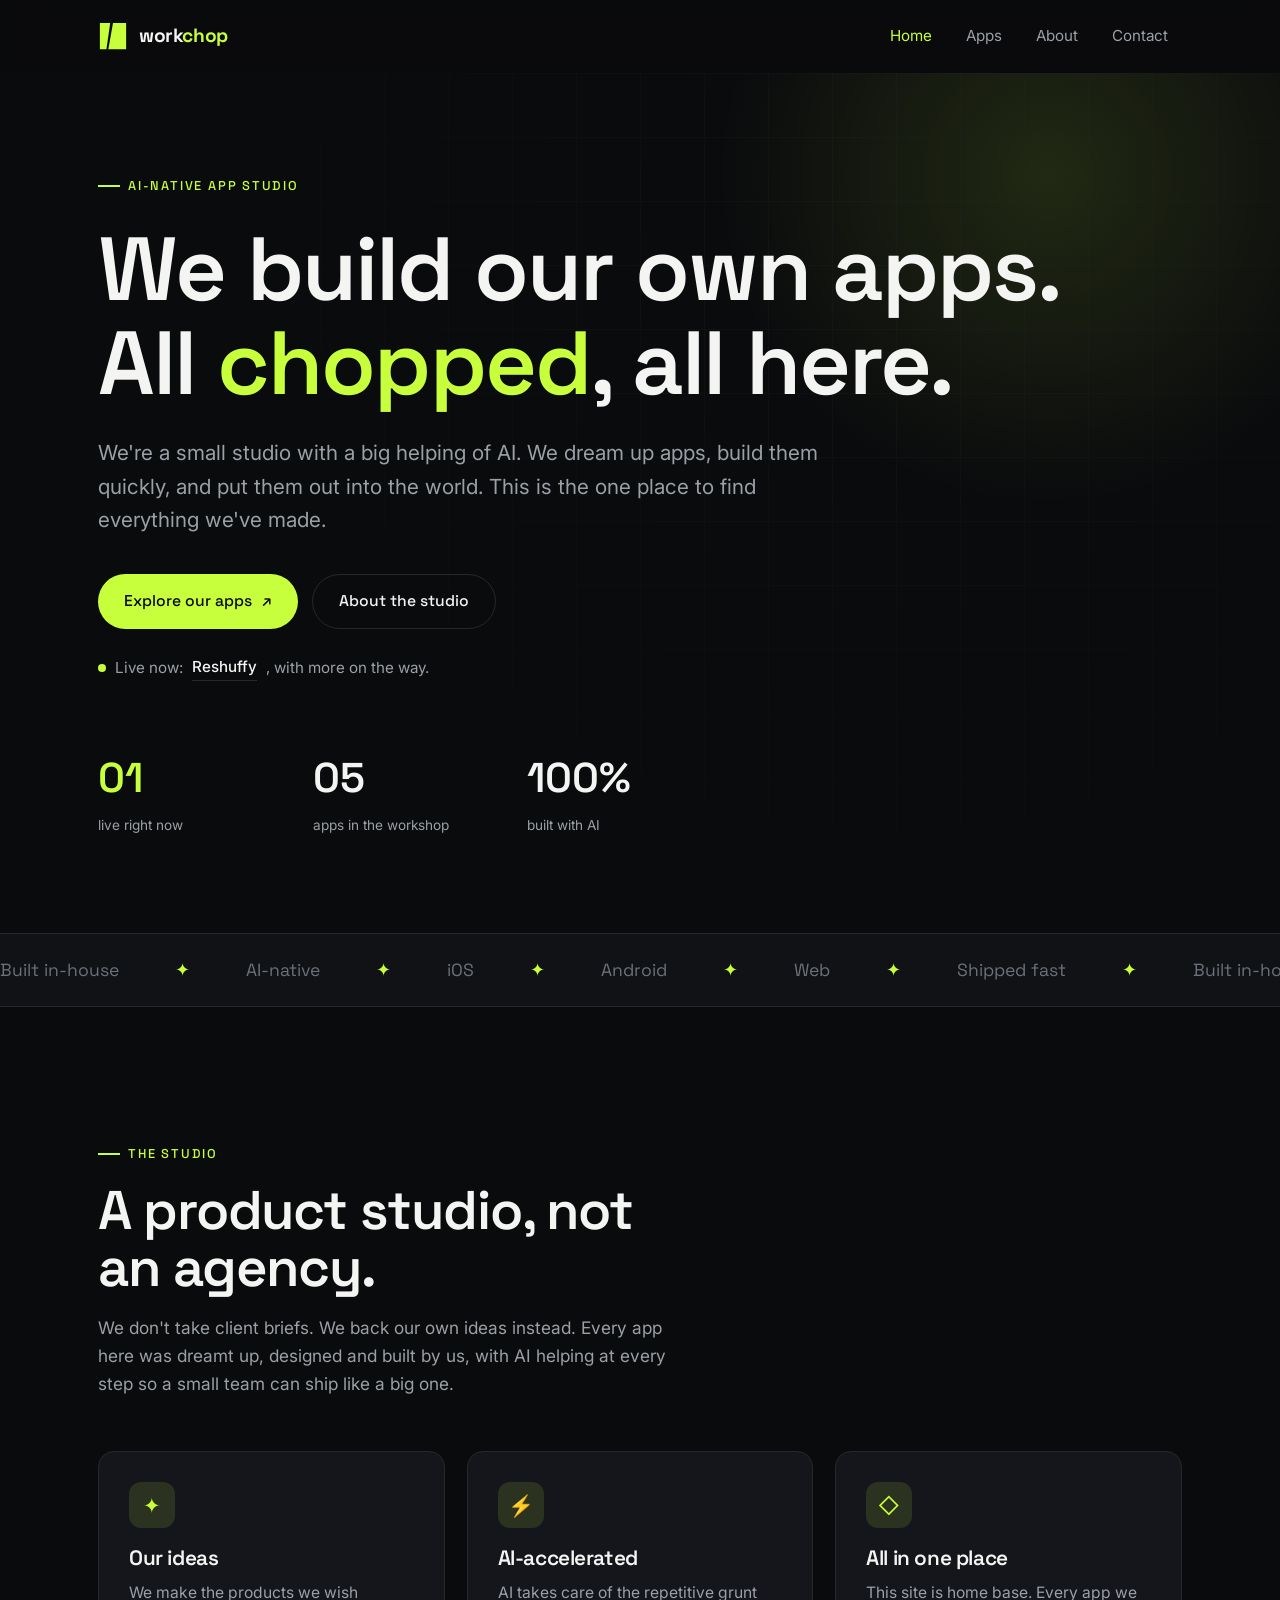
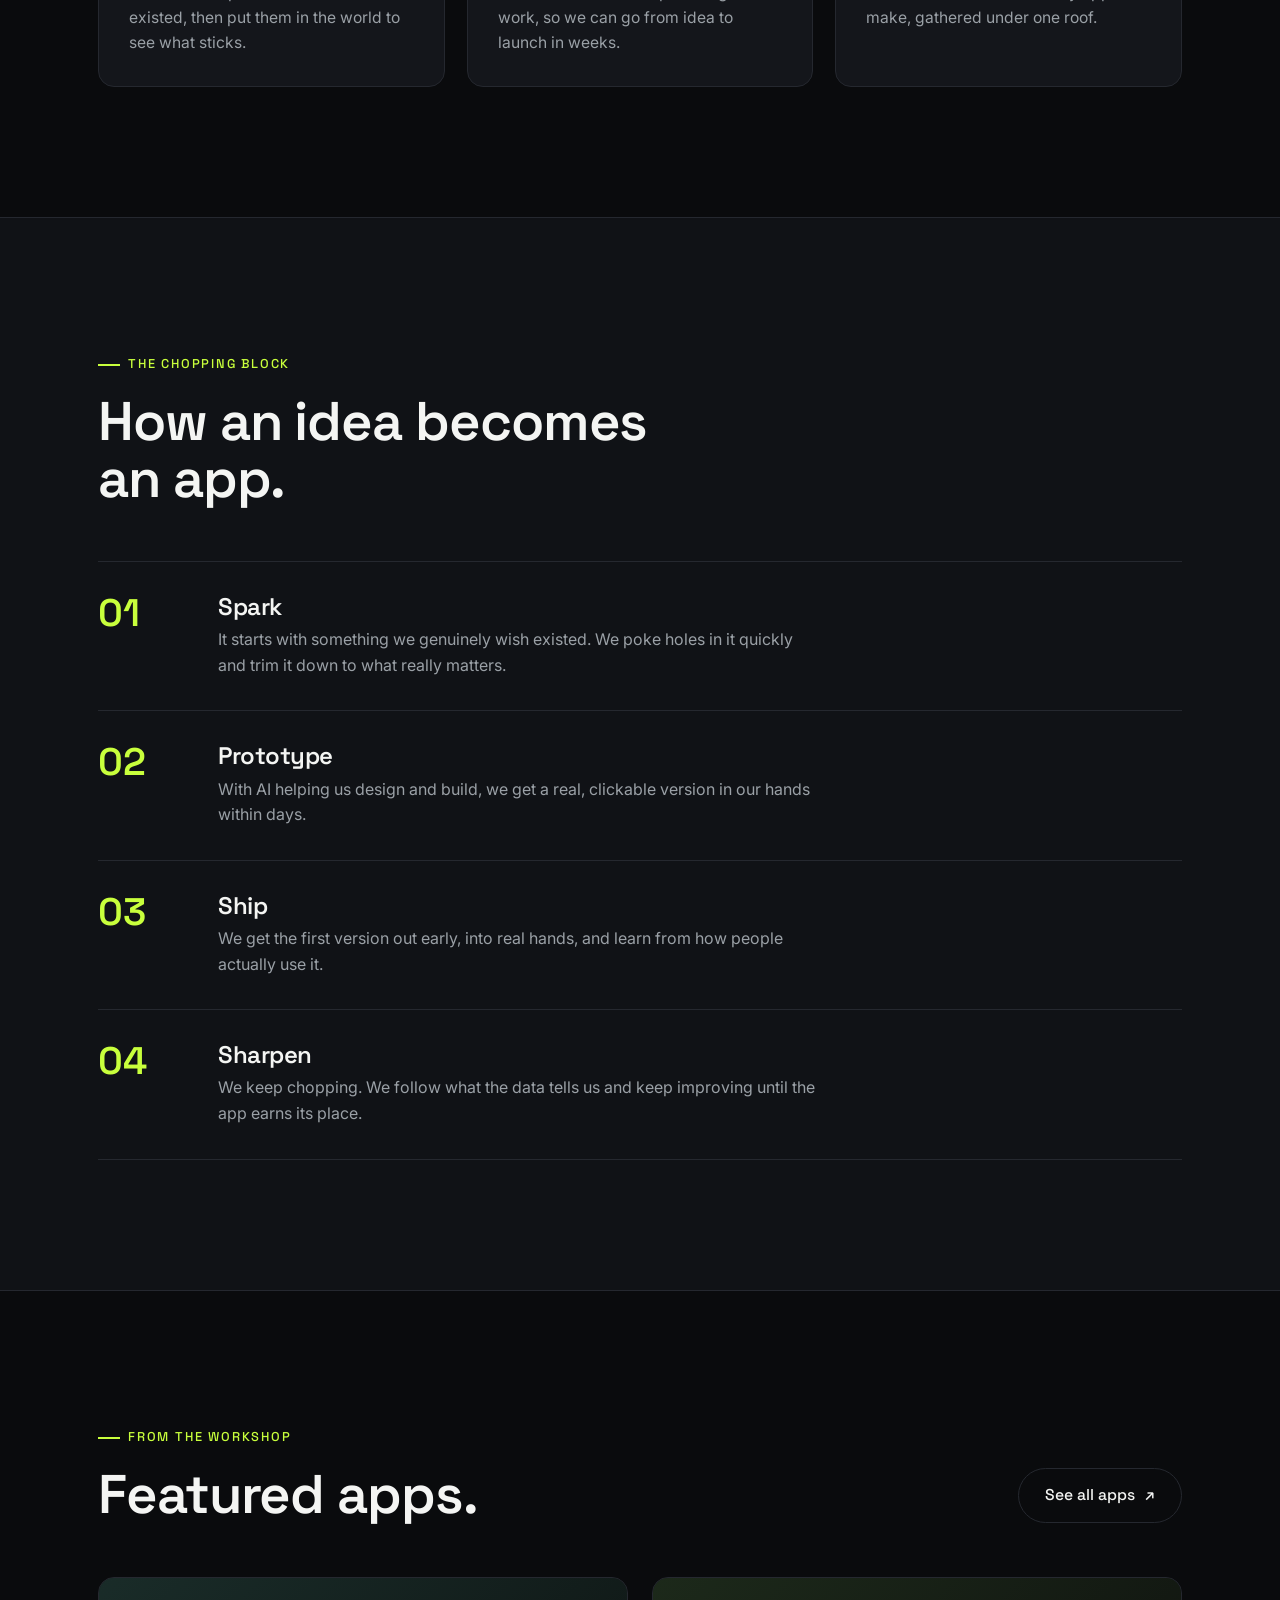
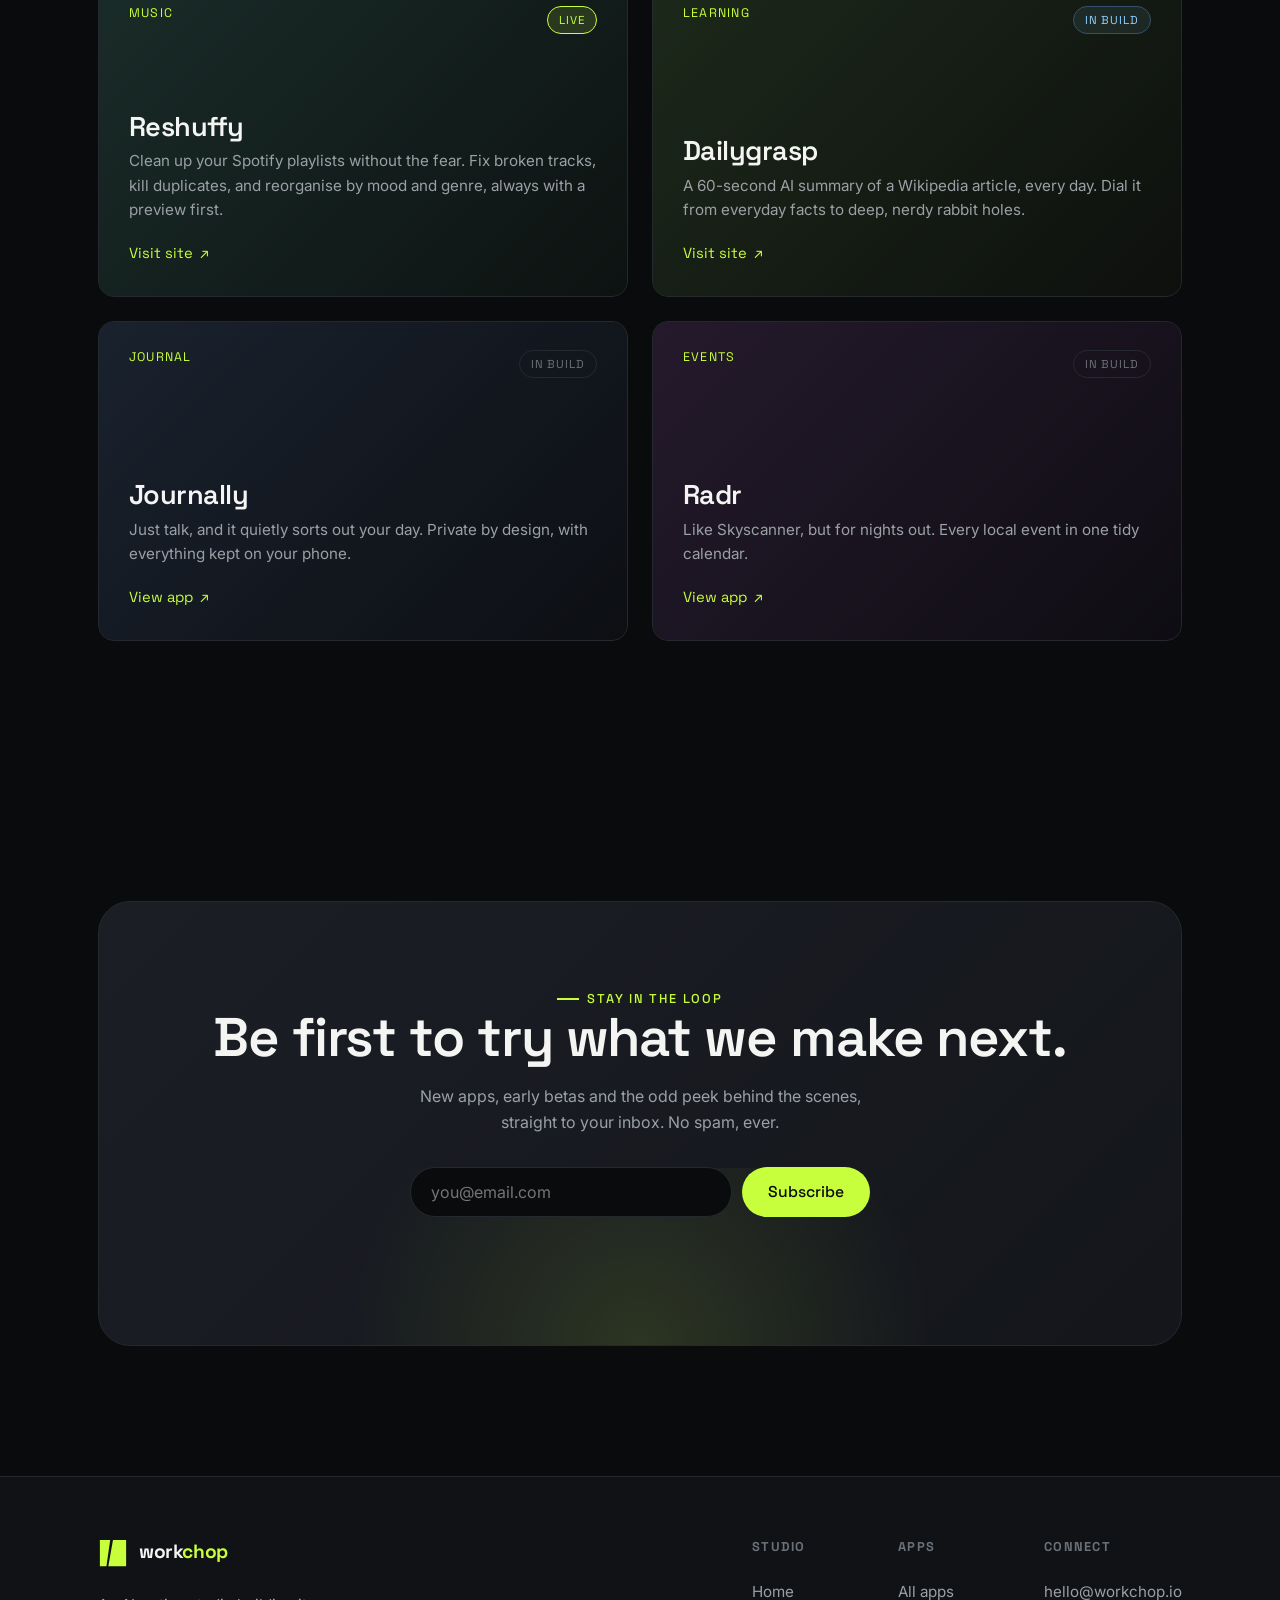
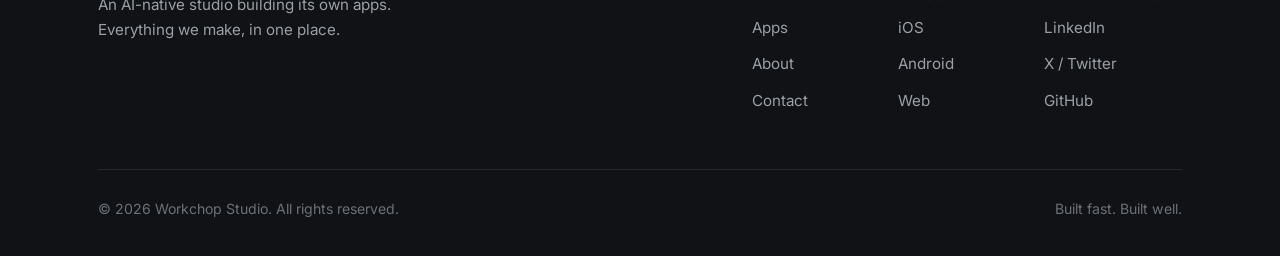
==== index.html @ 7229989d "Wire newsletter signups to Loops (both CTAs) Both newsletter boxes now POST to the Loops form endpoi" ====
<!DOCTYPE html>
<html lang="en">
<head>
  <meta charset="UTF-8" />
  <meta name="viewport" content="width=device-width, initial-scale=1.0" />
  <title>Workchop · an AI app studio</title>
  <meta name="description" content="Workchop is a small studio that builds its own apps with a lot of help from AI. This is the one place to find everything we make." />
  <link rel="canonical" href="https://workchop.io/" />
  <meta name="robots" content="index, follow" />
  <meta name="author" content="Workchop" />
  <meta name="theme-color" content="#0a0b0d" />

  <!-- Open Graph -->
  <meta property="og:type" content="website" />
  <meta property="og:site_name" content="Workchop" />
  <meta property="og:title" content="Workchop · an AI app studio" />
  <meta property="og:description" content="A small studio that builds its own apps with a lot of help from AI. Everything we make, in one place." />
  <meta property="og:url" content="https://workchop.io/" />
  <meta property="og:image" content="https://workchop.io/og-image.png" />
  <meta property="og:image:width" content="1200" />
  <meta property="og:image:height" content="630" />

  <!-- Twitter -->
  <meta name="twitter:card" content="summary_large_image" />
  <meta name="twitter:title" content="Workchop · an AI app studio" />
  <meta name="twitter:description" content="A small studio that builds its own apps with a lot of help from AI. Everything we make, in one place." />
  <meta name="twitter:image" content="https://workchop.io/og-image.png" />

  <!-- Icons -->
  <link rel="apple-touch-icon" href="/apple-touch-icon.png" />
  <link rel="manifest" href="/site.webmanifest" />

  <link rel="preconnect" href="https://fonts.googleapis.com" />
  <link rel="preconnect" href="https://fonts.gstatic.com" crossorigin />
  <link href="https://fonts.googleapis.com/css2?family=Space+Grotesk:wght@400;500;600;700&family=Inter:wght@400;500;600&display=swap" rel="stylesheet" />
  <link rel="stylesheet" href="/styles.css" />
  <link rel="icon" href="data:image/svg+xml,%3Csvg xmlns='http://www.w3.org/2000/svg' viewBox='0 0 32 32'%3E%3Cpolygon points='2,2 13,2 9,30 2,30' fill='%23c8ff3c'/%3E%3Cpolygon points='16,2 30,2 30,30 11,30' fill='%23c8ff3c'/%3E%3C/svg%3E" />
  <script type="application/ld+json">
  {
    "@context": "https://schema.org",
    "@type": "Organization",
    "name": "Workchop",
    "url": "https://workchop.io/",
    "logo": "https://workchop.io/icon-512.png",
    "image": "https://workchop.io/og-image.png",
    "description": "An AI app studio that builds its own apps.",
    "email": "hello@workchop.io",
    "sameAs": []
  }
  </script>
</head>
<body>

  <!-- NAV -->
  <header class="nav">
    <div class="wrap nav-inner">
      <a href="/" class="logo" aria-label="Workchop home">
        <span class="mark"><svg viewBox="0 0 32 32" aria-hidden="true"><polygon points="2,2 13,2 9,30 2,30"/><polygon points="16,2 30,2 30,30 11,30"/></svg></span>
        <b>work<span class="chop">chop</span></b>
      </a>
      <nav class="nav-links" aria-label="Primary">
        <a href="/" class="active">Home</a>
        <a href="/apps">Apps</a>
        <a href="/about">About</a>
        <a href="/contact">Contact</a>
      </nav>
      <button class="nav-toggle" aria-label="Toggle menu" aria-expanded="false">
        <span></span><span></span><span></span>
      </button>
    </div>
  </header>

  <!-- HERO -->
  <section class="hero">
    <div class="hero-grid"></div>
    <div class="wrap">
      <span class="eyebrow reveal">AI-native app studio</span>
      <h1 class="h-display reveal">
        We build our own apps.<br />All <span class="chopped">chopped</span>, all here.
      </h1>
      <p class="lead reveal">
        We're a small studio with a big helping of AI. We dream up apps, build them
        quickly, and put them out into the world. This is the one place to find
        everything we've made.
      </p>
      <div class="hero-actions reveal">
        <a href="/apps" class="btn btn-primary">Explore our apps <span class="arrow">↗</span></a>
        <a href="/about" class="btn btn-ghost">About the studio</a>
      </div>
      <p class="hero-live reveal">
        <span class="dot"></span>
        Live now: <a href="https://reshuffy.com" target="_blank" rel="noopener">Reshuffy</a>, with more on the way.
      </p>
      <div class="hero-stats reveal">
        <div class="stat"><div class="num accent">01</div><div class="lbl">live right now</div></div>
        <div class="stat"><div class="num">05</div><div class="lbl">apps in the workshop</div></div>
        <div class="stat"><div class="num">100%</div><div class="lbl">built with AI</div></div>
      </div>
    </div>
  </section>

  <!-- MARQUEE -->
  <div class="marquee" aria-hidden="true">
    <div class="marquee-track">
      <span>Built in-house</span><span>AI-native</span><span>iOS</span><span>Android</span><span>Web</span><span>Shipped fast</span>
      <span>Built in-house</span><span>AI-native</span><span>iOS</span><span>Android</span><span>Web</span><span>Shipped fast</span>
    </div>
  </div>

  <!-- WHO WE ARE -->
  <section class="section">
    <div class="wrap">
      <div class="section-head reveal">
        <span class="eyebrow">The studio</span>
        <h2 class="h-section">A product studio, not an agency.</h2>
        <p>We don't take client briefs. We back our own ideas instead. Every app here was dreamt up, designed and built by us, with AI helping at every step so a small team can ship like a big one.</p>
      </div>
      <div class="grid grid-3">
        <div class="card reveal">
          <div class="ico">✦</div>
          <h3>Our ideas</h3>
          <p>We make the products we wish existed, then put them in the world to see what sticks.</p>
        </div>
        <div class="card reveal">
          <div class="ico">⚡</div>
          <h3>AI-accelerated</h3>
          <p>AI takes care of the repetitive grunt work, so we can go from idea to launch in weeks.</p>
        </div>
        <div class="card reveal">
          <div class="ico">◇</div>
          <h3>All in one place</h3>
          <p>This site is home base. Every app we make, gathered under one roof.</p>
        </div>
      </div>
    </div>
  </section>

  <!-- HOW WE BUILD -->
  <section class="section" style="background:var(--bg-2);border-block:1px solid var(--border)">
    <div class="wrap">
      <div class="section-head reveal">
        <span class="eyebrow">The chopping block</span>
        <h2 class="h-section">How an idea becomes an app.</h2>
      </div>
      <div class="steps">
        <div class="step reveal">
          <div class="step-n">01</div>
          <div><h3>Spark</h3><p>It starts with something we genuinely wish existed. We poke holes in it quickly and trim it down to what really matters.</p></div>
        </div>
        <div class="step reveal">
          <div class="step-n">02</div>
          <div><h3>Prototype</h3><p>With AI helping us design and build, we get a real, clickable version in our hands within days.</p></div>
        </div>
        <div class="step reveal">
          <div class="step-n">03</div>
          <div><h3>Ship</h3><p>We get the first version out early, into real hands, and learn from how people actually use it.</p></div>
        </div>
        <div class="step reveal">
          <div class="step-n">04</div>
          <div><h3>Sharpen</h3><p>We keep chopping. We follow what the data tells us and keep improving until the app earns its place.</p></div>
        </div>
      </div>
    </div>
  </section>

  <!-- FEATURED APPS -->
  <section class="section">
    <div class="wrap">
      <div class="section-head reveal" style="display:flex;justify-content:space-between;align-items:flex-end;flex-wrap:wrap;gap:20px;max-width:none">
        <div>
          <span class="eyebrow">From the workshop</span>
          <h2 class="h-section" style="margin-top:18px">Featured apps.</h2>
        </div>
        <a href="/apps" class="btn btn-ghost">See all apps <span class="arrow">↗</span></a>
      </div>
      <div class="work-grid">
        <a href="https://reshuffy.com" target="_blank" rel="noopener" class="project p5 reveal">
          <div class="top"><span class="tag">Music</span><span class="status live">Live</span></div>
          <h3>Reshuffy</h3>
          <p>Clean up your Spotify playlists without the fear. Fix broken tracks, kill duplicates, and reorganise by mood and genre, always with a preview first.</p>
          <span class="applink">Visit site <span class="arrow">↗</span></span>
        </a>
        <a href="https://dailygrasp.app/" target="_blank" rel="noopener" class="project p1 reveal">
          <div class="top"><span class="tag">Learning</span><span class="status beta">In build</span></div>
          <h3>Dailygrasp</h3>
          <p>A 60-second AI summary of a Wikipedia article, every day. Dial it from everyday facts to deep, nerdy rabbit holes.</p>
          <span class="applink">Visit site <span class="arrow">↗</span></span>
        </a>
        <a href="/apps" class="project p2 reveal">
          <div class="top"><span class="tag">Journal</span><span class="status soon">In build</span></div>
          <h3>Journally</h3>
          <p>Just talk, and it quietly sorts out your day. Private by design, with everything kept on your phone.</p>
          <span class="applink">View app <span class="arrow">↗</span></span>
        </a>
        <a href="/apps" class="project p6 reveal">
          <div class="top"><span class="tag">Events</span><span class="status soon">In build</span></div>
          <h3>Radr</h3>
          <p>Like Skyscanner, but for nights out. Every local event in one tidy calendar.</p>
          <span class="applink">View app <span class="arrow">↗</span></span>
        </a>
      </div>
    </div>
  </section>

  <!-- CTA / NEWSLETTER -->
  <section class="section">
    <div class="wrap">
      <div class="cta reveal">
        <span class="eyebrow" style="justify-content:center">Stay in the loop</span>
        <h2 class="h-section">Be first to try what we make next.</h2>
        <p>New apps, early betas and the odd peek behind the scenes, straight to your inbox. No spam, ever.</p>
        <form class="subscribe">
          <input type="email" name="email" placeholder="you@email.com" aria-label="Email address" required />
          <button type="submit" class="btn btn-primary">Subscribe</button>
        </form>
        <p class="subscribe-status" role="status" aria-live="polite"></p>
      </div>
    </div>
  </section>

  <!-- FOOTER -->
  <footer class="footer">
    <div class="wrap">
      <div class="footer-top">
        <div class="footer-brand">
          <a href="/" class="logo"><span class="mark"><svg viewBox="0 0 32 32" aria-hidden="true"><polygon points="2,2 13,2 9,30 2,30"/><polygon points="16,2 30,2 30,30 11,30"/></svg></span><b>work<span class="chop">chop</span></b></a>
          <p>An AI-native studio building its own apps. Everything we make, in one place.</p>
        </div>
        <div class="footer-cols">
          <div class="footer-col">
            <h5>Studio</h5>
            <a href="/">Home</a>
            <a href="/apps">Apps</a>
            <a href="/about">About</a>
            <a href="/contact">Contact</a>
          </div>
          <div class="footer-col">
            <h5>Apps</h5>
            <a href="/apps">All apps</a>
            <a href="/apps">iOS</a>
            <a href="/apps">Android</a>
            <a href="/apps">Web</a>
          </div>
          <div class="footer-col">
            <h5>Connect</h5>
            <a href="mailto:hello@workchop.io">hello@workchop.io</a>
            <a href="#">LinkedIn</a>
            <a href="#">X / Twitter</a>
            <a href="#">GitHub</a>
          </div>
        </div>
      </div>
      <div class="footer-bottom">
        <span>© <span data-year>2026</span> Workchop Studio. All rights reserved.</span>
        <span>Built fast. Built well.</span>
      </div>
    </div>
  </footer>

  <script src="/script.js"></script>
</body>
</html>
---- styles.css ----
/* ============================================
   Workchop · Design System
   ============================================ */

:root {
  /* Color */
  --bg:        #0a0b0d;
  --bg-2:      #101216;
  --surface:   #14161b;
  --surface-2: #1b1e25;
  --border:    #25282f;
  --text:      #f4f5f3;
  --muted:     #9aa0a6;
  --muted-2:   #6b7178;

  /* Accent · acid lime "chop" */
  --accent:      #c8ff3c;
  --accent-dark: #a3d916;
  --accent-soft: rgba(200, 255, 60, 0.12);

  /* Type */
  --font-head: "Space Grotesk", -apple-system, BlinkMacSystemFont, sans-serif;
  --font-body: "Inter", -apple-system, BlinkMacSystemFont, sans-serif;

  /* Layout */
  --max:    1180px;
  --radius: 16px;
  --gutter: clamp(20px, 5vw, 48px);

  --ease: cubic-bezier(0.22, 1, 0.36, 1);
}

/* ============================================
   Reset
   ============================================ */
*,
*::before,
*::after { box-sizing: border-box; margin: 0; padding: 0; }

html { scroll-behavior: smooth; -webkit-text-size-adjust: 100%; }

body {
  font-family: var(--font-body);
  background: var(--bg);
  color: var(--text);
  line-height: 1.6;
  font-size: 16px;
  -webkit-font-smoothing: antialiased;
  overflow-x: hidden;
}

img { max-width: 100%; display: block; }
a { color: inherit; text-decoration: none; }
ul { list-style: none; }
button { font-family: inherit; cursor: pointer; border: none; background: none; }

/* ============================================
   Layout helpers
   ============================================ */
.wrap {
  width: 100%;
  max-width: var(--max);
  margin-inline: auto;
  padding-inline: var(--gutter);
}

.section { padding-block: clamp(64px, 11vw, 130px); }

.eyebrow {
  display: inline-flex;
  align-items: center;
  gap: 8px;
  font-family: var(--font-head);
  font-size: 0.8rem;
  font-weight: 500;
  letter-spacing: 0.14em;
  text-transform: uppercase;
  color: var(--accent);
}
.eyebrow::before {
  content: "";
  width: 22px;
  height: 2px;
  background: var(--accent);
}

h1, h2, h3, h4 { font-family: var(--font-head); font-weight: 600; line-height: 1.05; letter-spacing: -0.02em; }

.h-display { font-size: clamp(2.6rem, 8vw, 5.6rem); }
.h-section { font-size: clamp(2rem, 5vw, 3.4rem); }

.lead { font-size: clamp(1.05rem, 2vw, 1.3rem); color: var(--muted); max-width: 56ch; }

.accent { color: var(--accent); }

/* ============================================
   Buttons
   ============================================ */
.btn {
  display: inline-flex;
  align-items: center;
  gap: 10px;
  font-family: var(--font-head);
  font-weight: 500;
  font-size: 0.98rem;
  padding: 14px 26px;
  border-radius: 999px;
  transition: transform 0.25s var(--ease), background 0.25s var(--ease), color 0.25s var(--ease);
  white-space: nowrap;
}
.btn-primary { background: var(--accent); color: #0a0b0d; }
.btn-primary:hover { transform: translateY(-2px); background: #d6ff6b; }
.btn-ghost { border: 1px solid var(--border); color: var(--text); }
.btn-ghost:hover { border-color: var(--accent); color: var(--accent); transform: translateY(-2px); }
.btn .arrow { transition: transform 0.25s var(--ease); }
.btn:hover .arrow { transform: translate(3px, -3px); }

/* ============================================
   Logo / chop mark
   ============================================ */
.logo { display: inline-flex; align-items: center; gap: 11px; font-family: var(--font-head); font-weight: 700; font-size: 1.2rem; letter-spacing: -0.02em; }
.logo .mark { width: 30px; height: 30px; flex: none; display: block; }
.logo .mark svg { width: 100%; height: 100%; display: block; }
.logo .mark polygon { fill: var(--accent); }
.logo b { font-weight: 700; }
.logo b .chop { color: var(--accent); }

/* ============================================
   Nav
   ============================================ */
.nav {
  position: sticky;
  top: 0;
  z-index: 100;
  background: rgba(10, 11, 13, 0.7);
  backdrop-filter: blur(14px);
  border-bottom: 1px solid transparent;
  transition: border-color 0.3s, background 0.3s;
}
.nav.scrolled { border-color: var(--border); background: rgba(10, 11, 13, 0.88); }
.nav-inner {
  display: flex;
  align-items: center;
  justify-content: space-between;
  height: 72px;
}
.nav-links { display: flex; align-items: center; gap: 6px; }
.nav-links a {
  font-size: 0.95rem;
  color: var(--muted);
  padding: 8px 14px;
  border-radius: 8px;
  transition: color 0.2s, background 0.2s;
}
.nav-links a:hover { color: var(--text); }
.nav-links a.active { color: var(--accent); }
.nav-cta { margin-left: 10px; }

.nav-toggle { display: none; width: 42px; height: 42px; border-radius: 10px; border: 1px solid var(--border); flex-direction: column; align-items: center; justify-content: center; gap: 5px; }
.nav-toggle span { width: 18px; height: 2px; background: var(--text); transition: transform 0.3s var(--ease), opacity 0.2s; }
.nav-toggle.open span:nth-child(1) { transform: translateY(7px) rotate(45deg); }
.nav-toggle.open span:nth-child(2) { opacity: 0; }
.nav-toggle.open span:nth-child(3) { transform: translateY(-7px) rotate(-45deg); }

/* ============================================
   Hero
   ============================================ */
.hero { position: relative; padding-top: clamp(48px, 9vw, 96px); padding-bottom: clamp(48px, 9vw, 96px); overflow: hidden; }
.hero::before {
  content: "";
  position: absolute;
  top: -30%; right: -10%;
  width: 60vw; height: 60vw;
  max-width: 720px; max-height: 720px;
  background: radial-gradient(circle, var(--accent-soft), transparent 65%);
  pointer-events: none;
  z-index: 0;
}
.hero-grid { position: absolute; inset: 0; background-image: linear-gradient(var(--border) 1px, transparent 1px), linear-gradient(90deg, var(--border) 1px, transparent 1px); background-size: 64px 64px; opacity: 0.25; mask-image: radial-gradient(circle at 70% 20%, black, transparent 70%); z-index: 0; }
.hero .wrap { position: relative; z-index: 1; }
.hero h1 { margin-top: 26px; }
.hero h1 .chopped { position: relative; display: inline-block; color: var(--accent); }
.hero .lead { margin-top: 26px; }
.hero-actions { margin-top: 38px; display: flex; flex-wrap: wrap; gap: 14px; }
.hero-stats { margin-top: 64px; display: grid; grid-template-columns: repeat(3, 1fr); gap: 24px; max-width: 620px; }
.hero-stats .stat .num { font-family: var(--font-head); font-size: clamp(1.8rem, 4vw, 2.6rem); font-weight: 600; }
.hero-stats .stat .lbl { font-size: 0.85rem; color: var(--muted); margin-top: 4px; }

/* Hero "live now" proof line */
.hero-live { margin-top: 26px; display: inline-flex; align-items: center; gap: 9px; font-size: 0.95rem; color: var(--muted); }
.hero-live .dot { width: 8px; height: 8px; border-radius: 50%; background: var(--accent); flex: none; animation: pulse 2.2s infinite; }
.hero-live a { color: var(--text); font-weight: 500; border-bottom: 1px solid var(--border); transition: color 0.2s, border-color 0.2s; }
.hero-live a:hover { color: var(--accent); border-color: var(--accent); }
@keyframes pulse {
  0%   { box-shadow: 0 0 0 0 rgba(200, 255, 60, 0.5); }
  70%  { box-shadow: 0 0 0 9px rgba(200, 255, 60, 0); }
  100% { box-shadow: 0 0 0 0 rgba(200, 255, 60, 0); }
}

/* ============================================
   Marquee
   ============================================ */
.marquee { border-block: 1px solid var(--border); background: var(--bg-2); overflow: hidden; padding-block: 22px; }
.marquee-track { display: flex; gap: 56px; width: max-content; animation: scroll 28s linear infinite; }
.marquee-track span { font-family: var(--font-head); font-size: 1.1rem; color: var(--muted-2); display: inline-flex; align-items: center; gap: 56px; white-space: nowrap; }
.marquee-track span::after { content: "✦"; color: var(--accent); }
@keyframes scroll { to { transform: translateX(-50%); } }

/* ============================================
   Cards / services
   ============================================ */
.grid { display: grid; gap: 22px; }
.grid-3 { grid-template-columns: repeat(3, 1fr); }
.grid-2 { grid-template-columns: repeat(2, 1fr); }

.card {
  background: var(--surface);
  border: 1px solid var(--border);
  border-radius: var(--radius);
  padding: 30px;
  transition: transform 0.3s var(--ease), border-color 0.3s, background 0.3s;
}
.card:hover { transform: translateY(-4px); border-color: var(--accent); }
.card .ico { width: 46px; height: 46px; border-radius: 12px; background: var(--accent-soft); color: var(--accent); display: grid; place-items: center; font-size: 1.3rem; margin-bottom: 20px; }
.card h3 { font-size: 1.3rem; margin-bottom: 10px; }
.card p { color: var(--muted); font-size: 0.98rem; }
.card .num-tag { font-family: var(--font-head); font-size: 0.85rem; color: var(--muted-2); margin-bottom: 14px; }

.section-head { max-width: 60ch; margin-bottom: 54px; }
.section-head .h-section { margin-top: 18px; }
.section-head p { margin-top: 18px; color: var(--muted); font-size: 1.08rem; }

/* ============================================
   Process steps
   ============================================ */
.steps { display: grid; gap: 0; }
.step { display: grid; grid-template-columns: 90px 1fr; gap: 30px; padding-block: 32px; border-top: 1px solid var(--border); align-items: start; }
.step:last-child { border-bottom: 1px solid var(--border); }
.step .step-n { font-family: var(--font-head); font-size: 2.4rem; font-weight: 600; color: var(--accent); line-height: 1; }
.step h3 { font-size: 1.5rem; margin-bottom: 8px; }
.step p { color: var(--muted); max-width: 60ch; }

/* ============================================
   Work / projects
   ============================================ */
.work-grid { display: grid; grid-template-columns: repeat(2, 1fr); gap: 24px; }
.project {
  position: relative;
  border-radius: var(--radius);
  overflow: hidden;
  border: 1px solid var(--border);
  min-height: 320px;
  display: flex;
  flex-direction: column;
  justify-content: flex-end;
  padding: 30px;
  background: var(--surface);
  transition: transform 0.35s var(--ease), border-color 0.3s;
}
.project::before { content: ""; position: absolute; inset: 0; opacity: 0.9; z-index: 0; transition: transform 0.5s var(--ease); }
.project:hover { transform: translateY(-5px); border-color: var(--accent); }
.project:hover::before { transform: scale(1.05); }
.project.p1::before { background: linear-gradient(135deg, #1d2b1a, #0d0f0c); }
.project.p2::before { background: linear-gradient(135deg, #1a2330, #0c0e12); }
.project.p3::before { background: linear-gradient(135deg, #2a1d2e, #100c12); }
.project.p4::before { background: linear-gradient(135deg, #2e261a, #120f0c); }
.project.p5::before { background: linear-gradient(135deg, #1a2e2a, #0c1210); }
.project.p6::before { background: linear-gradient(135deg, #261a2e, #0e0c12); }
.project > * { position: relative; z-index: 1; }
.project .tag { font-family: var(--font-head); font-size: 0.78rem; letter-spacing: 0.1em; text-transform: uppercase; color: var(--accent); margin-bottom: 12px; }
.project h3 { font-size: 1.7rem; margin-bottom: 8px; }
.project p { color: var(--muted); font-size: 0.95rem; }
.project .meta { display: flex; gap: 8px; flex-wrap: wrap; margin-top: 18px; }
.project .meta span { font-size: 0.78rem; padding: 4px 11px; border: 1px solid var(--border); border-radius: 999px; color: var(--muted); }

/* ============================================
   About
   ============================================ */
.split { display: grid; grid-template-columns: 1fr 1fr; gap: clamp(30px, 6vw, 80px); align-items: center; }
.values { display: grid; gap: 14px; margin-top: 30px; }
.value { display: flex; gap: 16px; align-items: flex-start; padding: 18px; border: 1px solid var(--border); border-radius: 12px; background: var(--surface); }
.value .v-ico { color: var(--accent); font-size: 1.2rem; flex: none; }
.value h4 { font-size: 1.05rem; margin-bottom: 3px; }
.value p { color: var(--muted); font-size: 0.92rem; }

.team-grid { display: grid; grid-template-columns: repeat(3, 1fr); gap: 22px; }
.member { text-align: center; }
.member .avatar { width: 100%; aspect-ratio: 1; border-radius: var(--radius); background: linear-gradient(145deg, var(--surface-2), var(--surface)); border: 1px solid var(--border); display: grid; place-items: center; font-family: var(--font-head); font-size: 2.6rem; color: var(--accent); margin-bottom: 16px; }
.member h4 { font-size: 1.15rem; }
.member span { color: var(--muted); font-size: 0.9rem; }

/* ============================================
   Contact
   ============================================ */
.contact-grid { display: grid; grid-template-columns: 0.85fr 1.15fr; gap: clamp(30px, 6vw, 70px); }
.contact-info .channel { padding-block: 22px; border-top: 1px solid var(--border); }
.contact-info .channel:last-child { border-bottom: 1px solid var(--border); }
.contact-info .channel .lbl { font-size: 0.8rem; letter-spacing: 0.1em; text-transform: uppercase; color: var(--muted-2); margin-bottom: 6px; }
.contact-info .channel a, .contact-info .channel p { font-family: var(--font-head); font-size: 1.2rem; }
.contact-info .channel a:hover { color: var(--accent); }

.form { background: var(--surface); border: 1px solid var(--border); border-radius: var(--radius); padding: clamp(24px, 4vw, 40px); }
.field { margin-bottom: 22px; }
.field label { display: block; font-size: 0.85rem; color: var(--muted); margin-bottom: 8px; font-family: var(--font-head); letter-spacing: 0.03em; }
.field input, .field textarea, .field select {
  width: 100%;
  background: var(--bg);
  border: 1px solid var(--border);
  border-radius: 10px;
  padding: 14px 16px;
  color: var(--text);
  font-family: inherit;
  font-size: 1rem;
  transition: border-color 0.2s;
}
.field input:focus, .field textarea:focus, .field select:focus { outline: none; border-color: var(--accent); }
.field textarea { resize: vertical; min-height: 130px; }
.chips { display: flex; flex-wrap: wrap; gap: 10px; }
.chip { font-size: 0.9rem; padding: 9px 16px; border: 1px solid var(--border); border-radius: 999px; color: var(--muted); cursor: pointer; transition: all 0.2s; user-select: none; }
.chip:hover { border-color: var(--accent); color: var(--text); }
.chip.selected { background: var(--accent-soft); border-color: var(--accent); color: var(--accent); }
.form-note { font-size: 0.85rem; color: var(--muted-2); margin-top: 14px; }
.form-status { font-size: 0.92rem; margin-top: 14px; min-height: 1.2em; }
.form-status.ok { color: var(--accent); }
.form-status.err { color: #ff7a7a; }
.subscribe-status { font-size: 0.9rem; margin-top: 14px; min-height: 1.1em; }
.subscribe-status.ok { color: var(--accent); }
.subscribe-status.err { color: #ff7a7a; }

/* ============================================
   CTA band
   ============================================ */
.cta {
  position: relative;
  border-radius: clamp(20px, 4vw, 32px);
  background: linear-gradient(135deg, var(--surface-2), var(--surface));
  border: 1px solid var(--border);
  padding: clamp(40px, 8vw, 80px);
  overflow: hidden;
  text-align: center;
}
.cta::before { content: ""; position: absolute; bottom: -40%; left: 50%; transform: translateX(-50%); width: 70%; height: 80%; background: radial-gradient(circle, var(--accent-soft), transparent 70%); }
.cta > * { position: relative; }
.cta h2 { margin-bottom: 18px; }
.cta p { color: var(--muted); max-width: 50ch; margin: 0 auto 32px; }

/* ============================================
   Footer
   ============================================ */
.footer { border-top: 1px solid var(--border); background: var(--bg-2); padding-block: 60px 36px; }
.footer-top { display: flex; flex-wrap: wrap; justify-content: space-between; gap: 40px; margin-bottom: 50px; }
.footer-brand { max-width: 300px; }
.footer-brand p { color: var(--muted); font-size: 0.95rem; margin-top: 18px; }
.footer-cols { display: flex; gap: clamp(40px, 8vw, 90px); flex-wrap: wrap; }
.footer-col h5 { font-family: var(--font-head); font-size: 0.8rem; letter-spacing: 0.1em; text-transform: uppercase; color: var(--muted-2); margin-bottom: 16px; }
.footer-col a { display: block; color: var(--muted); font-size: 0.95rem; padding-block: 6px; transition: color 0.2s; }
.footer-col a:hover { color: var(--accent); }
.footer-bottom { display: flex; flex-wrap: wrap; justify-content: space-between; gap: 16px; padding-top: 28px; border-top: 1px solid var(--border); color: var(--muted-2); font-size: 0.88rem; }

/* ============================================
   Page header (sub pages)
   ============================================ */
.page-head { position: relative; padding-block: clamp(56px, 10vw, 110px) clamp(40px, 6vw, 64px); overflow: hidden; }
.page-head::before { content: ""; position: absolute; top: -40%; left: -5%; width: 50vw; height: 50vw; max-width: 600px; max-height: 600px; background: radial-gradient(circle, var(--accent-soft), transparent 65%); z-index: 0; }
.page-head .wrap { position: relative; z-index: 1; }
.page-head h1 { margin-top: 22px; font-size: clamp(2.4rem, 7vw, 4.4rem); }
.page-head .lead { margin-top: 22px; }

/* ============================================
   Reveal animation
   ============================================ */
.reveal { opacity: 0; transform: translateY(24px); transition: opacity 0.7s var(--ease), transform 0.7s var(--ease); }
.reveal.in { opacity: 1; transform: none; }

/* ============================================
   App cards (Work / Apps)
   ============================================ */
.project .top { position: absolute; top: 26px; left: 30px; right: 30px; z-index: 2; display: flex; align-items: center; justify-content: space-between; gap: 12px; }
.status { font-family: var(--font-head); font-size: 0.72rem; letter-spacing: 0.08em; text-transform: uppercase; padding: 4px 11px; border-radius: 999px; border: 1px solid var(--border); color: var(--muted); white-space: nowrap; }
.status.live { color: var(--accent); border-color: var(--accent); background: var(--accent-soft); }
.status.beta { color: #8fd0ff; border-color: #34516a; background: rgba(143,208,255,0.08); }
.status.soon { color: var(--muted-2); }
.project .applink { margin-top: 20px; display: inline-flex; align-items: center; gap: 7px; font-family: var(--font-head); font-size: 0.92rem; color: var(--accent); }
.project .applink .arrow { transition: transform 0.25s var(--ease); }
.project:hover .applink .arrow { transform: translate(3px, -3px); }
.project[hidden] { display: none !important; }

/* Filter bar */
.filters { display: flex; flex-wrap: wrap; gap: 10px; margin-bottom: 36px; }

/* Newsletter */
.subscribe { display: flex; gap: 10px; max-width: 460px; margin: 0 auto; }
.subscribe input { flex: 1; min-width: 0; background: var(--bg); border: 1px solid var(--border); border-radius: 999px; padding: 14px 20px; color: var(--text); font-family: inherit; font-size: 1rem; transition: border-color 0.2s; }
.subscribe input:focus { outline: none; border-color: var(--accent); }
.subscribe .form-note { margin-top: 0; }
@media (max-width: 480px) { .subscribe { flex-direction: column; } .subscribe .btn { justify-content: center; } }

/* ============================================
   Responsive
   ============================================ */
@media (max-width: 900px) {
  .grid-3, .team-grid { grid-template-columns: repeat(2, 1fr); }
  .work-grid { grid-template-columns: 1fr; }
  .split, .contact-grid { grid-template-columns: 1fr; }
  .contact-info { order: 2; }
}

@media (max-width: 720px) {
  /* Opaque header bar that paints ABOVE the panel, so the menu
     slides out from behind it instead of over the top. */
  .nav::before {
    content: "";
    position: absolute;
    inset: 0;
    background: var(--bg);
    z-index: 1;
  }
  .logo, .nav-toggle { position: relative; z-index: 2; }

  .nav-links {
    position: fixed;
    inset: 72px 0 auto 0;
    z-index: 0; /* behind the bar (.nav::before) so it emerges from underneath */
    flex-direction: column;
    align-items: stretch;
    gap: 4px;
    background: var(--bg-2);
    border-bottom: 1px solid var(--border);
    padding: 16px var(--gutter) 24px;
    transform: translateY(-100%);
    visibility: hidden;
    pointer-events: none;
    transition: transform 0.4s var(--ease), visibility 0s 0.4s;
  }
  .nav-links.open {
    transform: none;
    visibility: visible;
    pointer-events: auto;
    transition: transform 0.4s var(--ease), visibility 0s 0s;
  }
  .nav-links a { padding: 14px; font-size: 1.05rem; border-radius: 10px; }
  .nav-links a:hover { background: var(--surface); }
  .nav-cta { margin-left: 0; margin-top: 8px; justify-content: center; }
  .nav-toggle { display: flex; }
}

@media (max-width: 560px) {
  .grid-3, .team-grid, .grid-2 { grid-template-columns: 1fr; }
  .hero-stats { grid-template-columns: 1fr; gap: 18px; max-width: none; }
  .step { grid-template-columns: 1fr; gap: 8px; }
  .footer-top { flex-direction: column; }
}

@media (prefers-reduced-motion: reduce) {
  *, *::before, *::after { animation-duration: 0.01ms !important; transition-duration: 0.01ms !important; scroll-behavior: auto; }
  .reveal { opacity: 1; transform: none; }
}
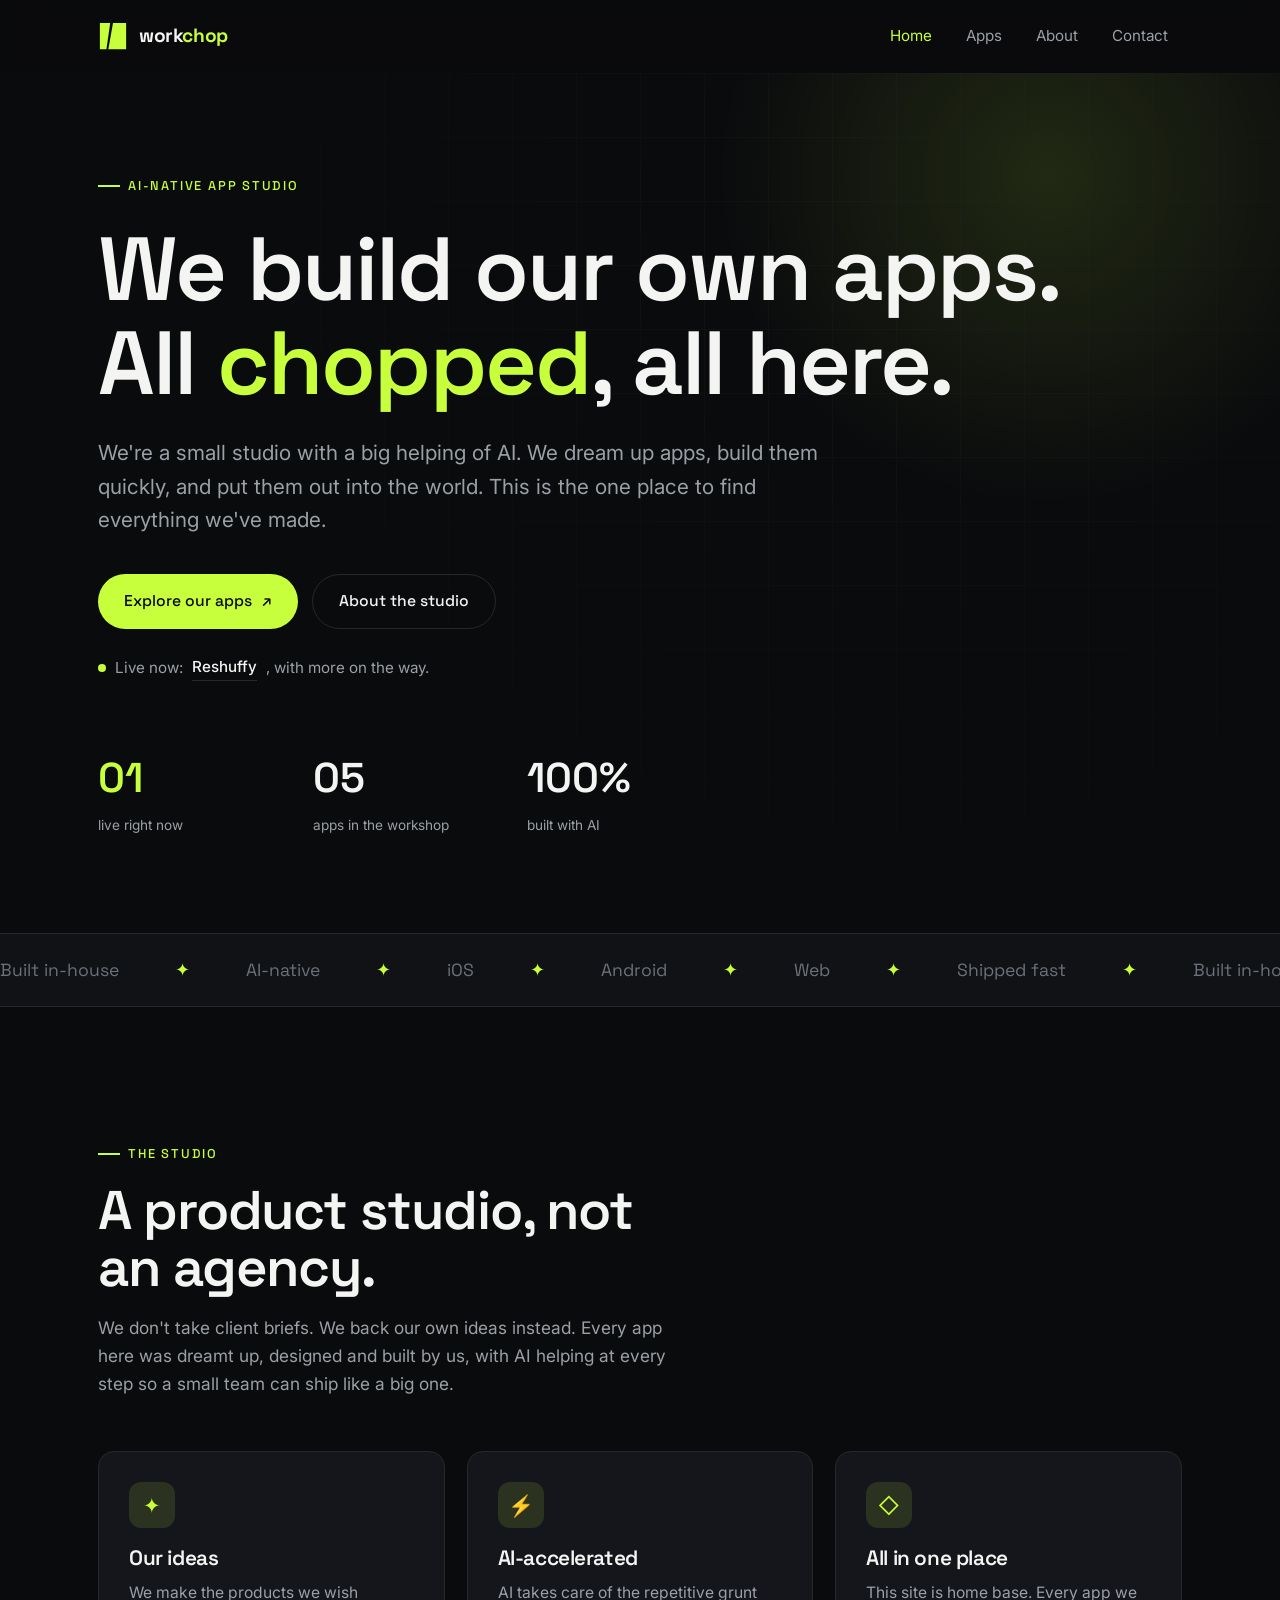
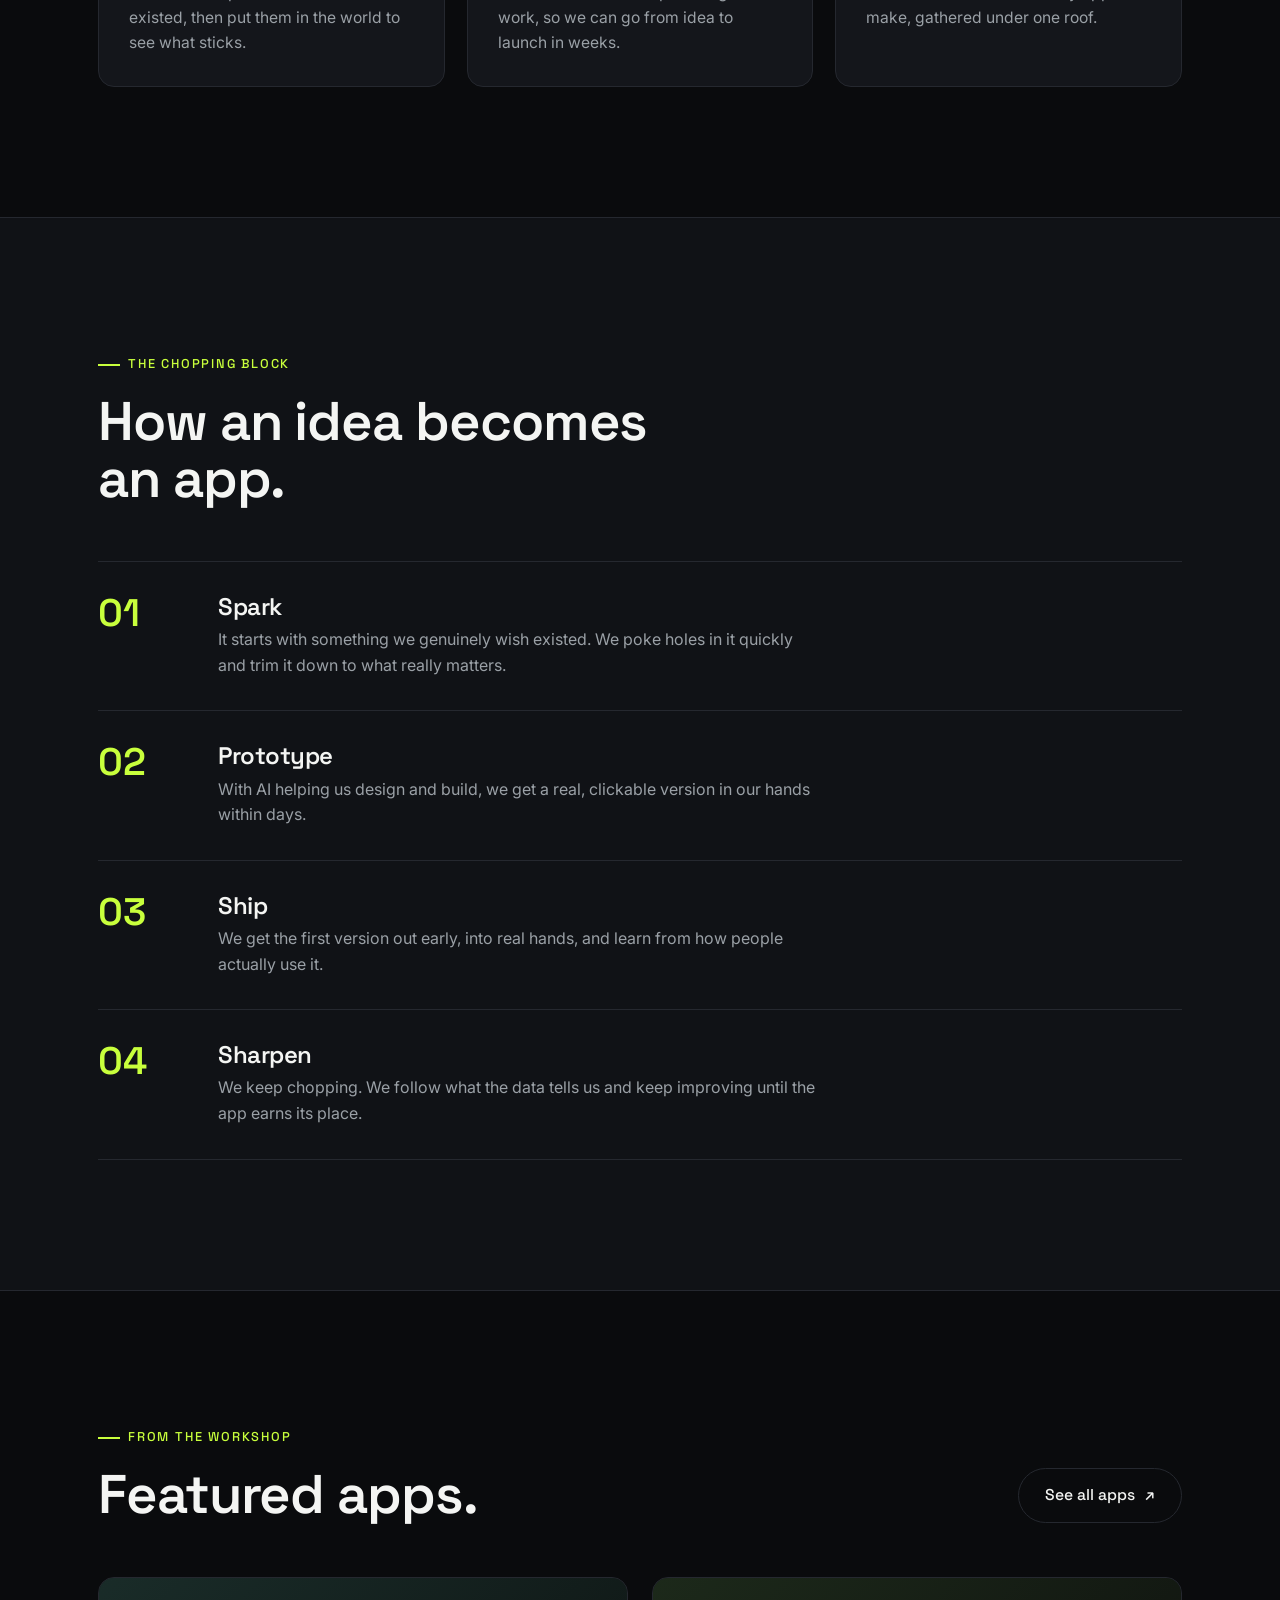
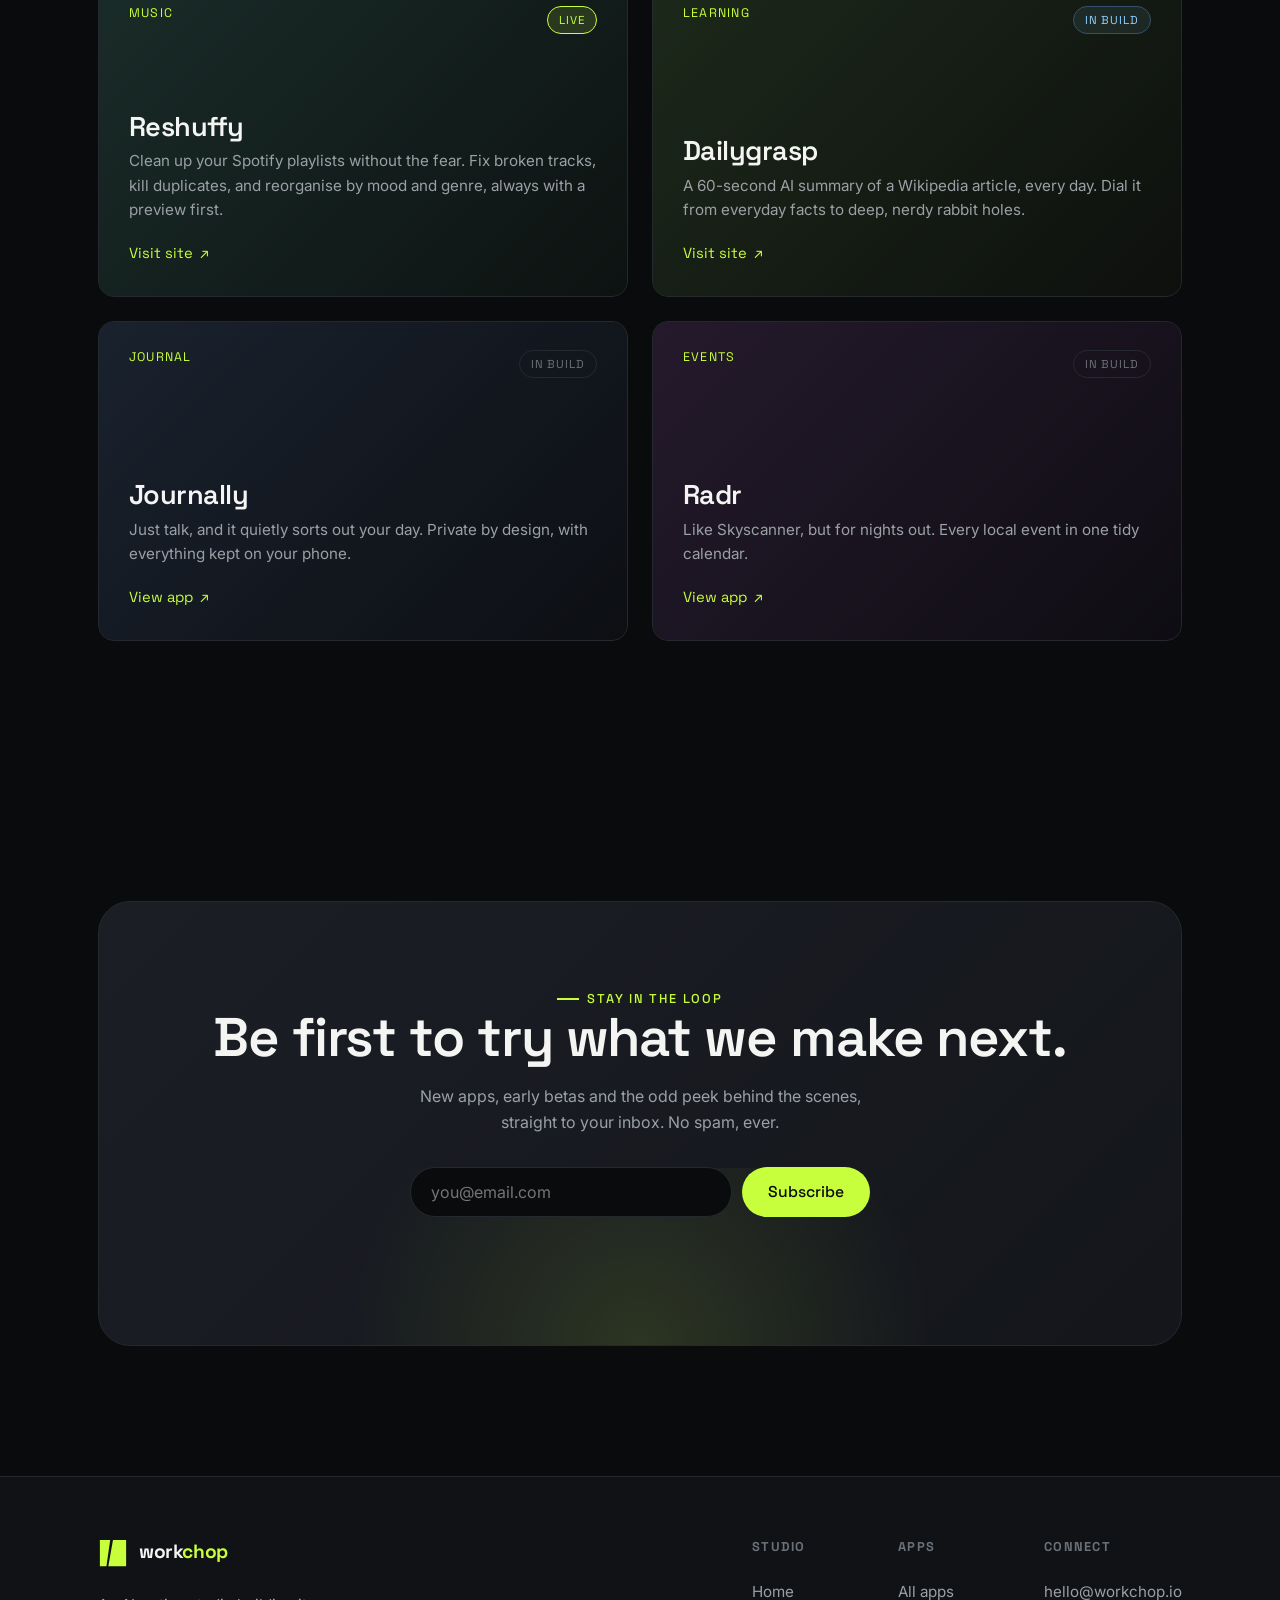
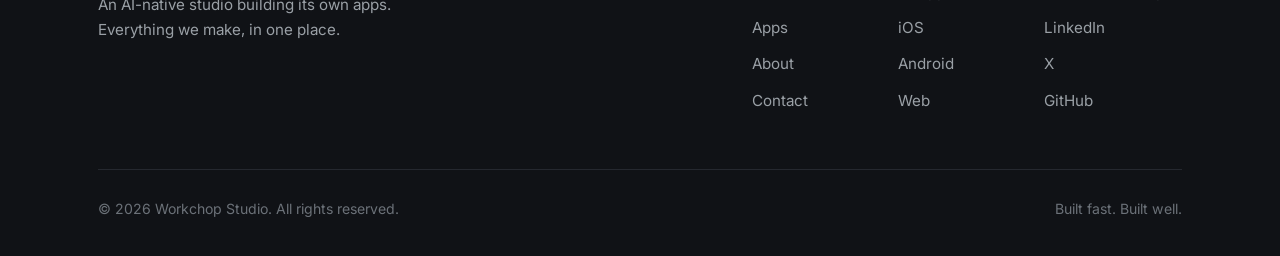
==== commit 6b6e027e: "Add real social links (LinkedIn, X, GitHub) to footers + sameAs Co-Authored-By: Claude Opus 4.8 <nor" ====
--- a/index.html
+++ b/index.html
@@ -45,7 +45,11 @@
     "image": "https://workchop.io/og-image.png",
     "description": "An AI app studio that builds its own apps.",
     "email": "hello@workchop.io",
-    "sameAs": []
+    "sameAs": [
+      "https://www.linkedin.com/company/workchop-io/",
+      "https://x.com/workchopstudio",
+      "https://github.com/workchop-io"
+    ]
   }
   </script>
 </head>
@@ -244,9 +248,9 @@
           <div class="footer-col">
             <h5>Connect</h5>
             <a href="mailto:hello@workchop.io">hello@workchop.io</a>
-            <a href="#">LinkedIn</a>
-            <a href="#">X / Twitter</a>
-            <a href="#">GitHub</a>
+            <a href="https://www.linkedin.com/company/workchop-io/" target="_blank" rel="noopener">LinkedIn</a>
+            <a href="https://x.com/workchopstudio" target="_blank" rel="noopener">X</a>
+            <a href="https://github.com/workchop-io" target="_blank" rel="noopener">GitHub</a>
           </div>
         </div>
       </div>
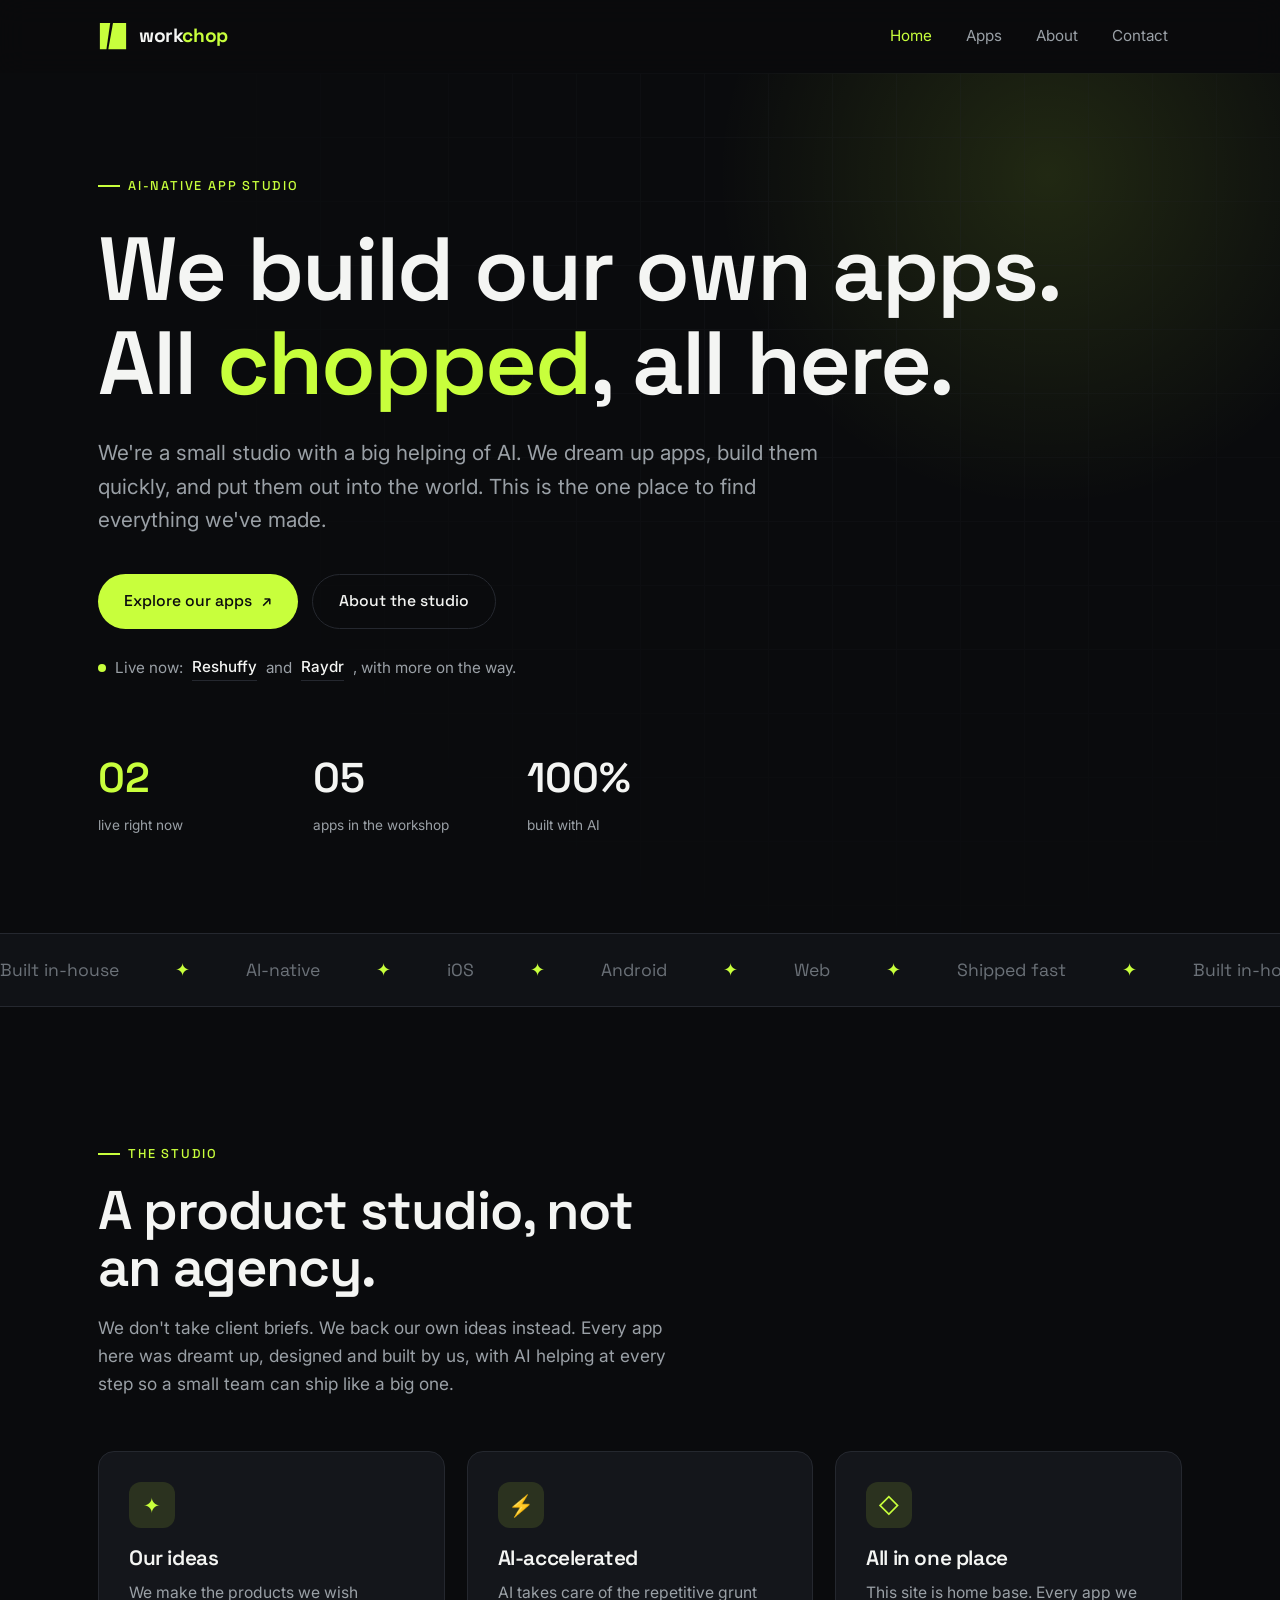
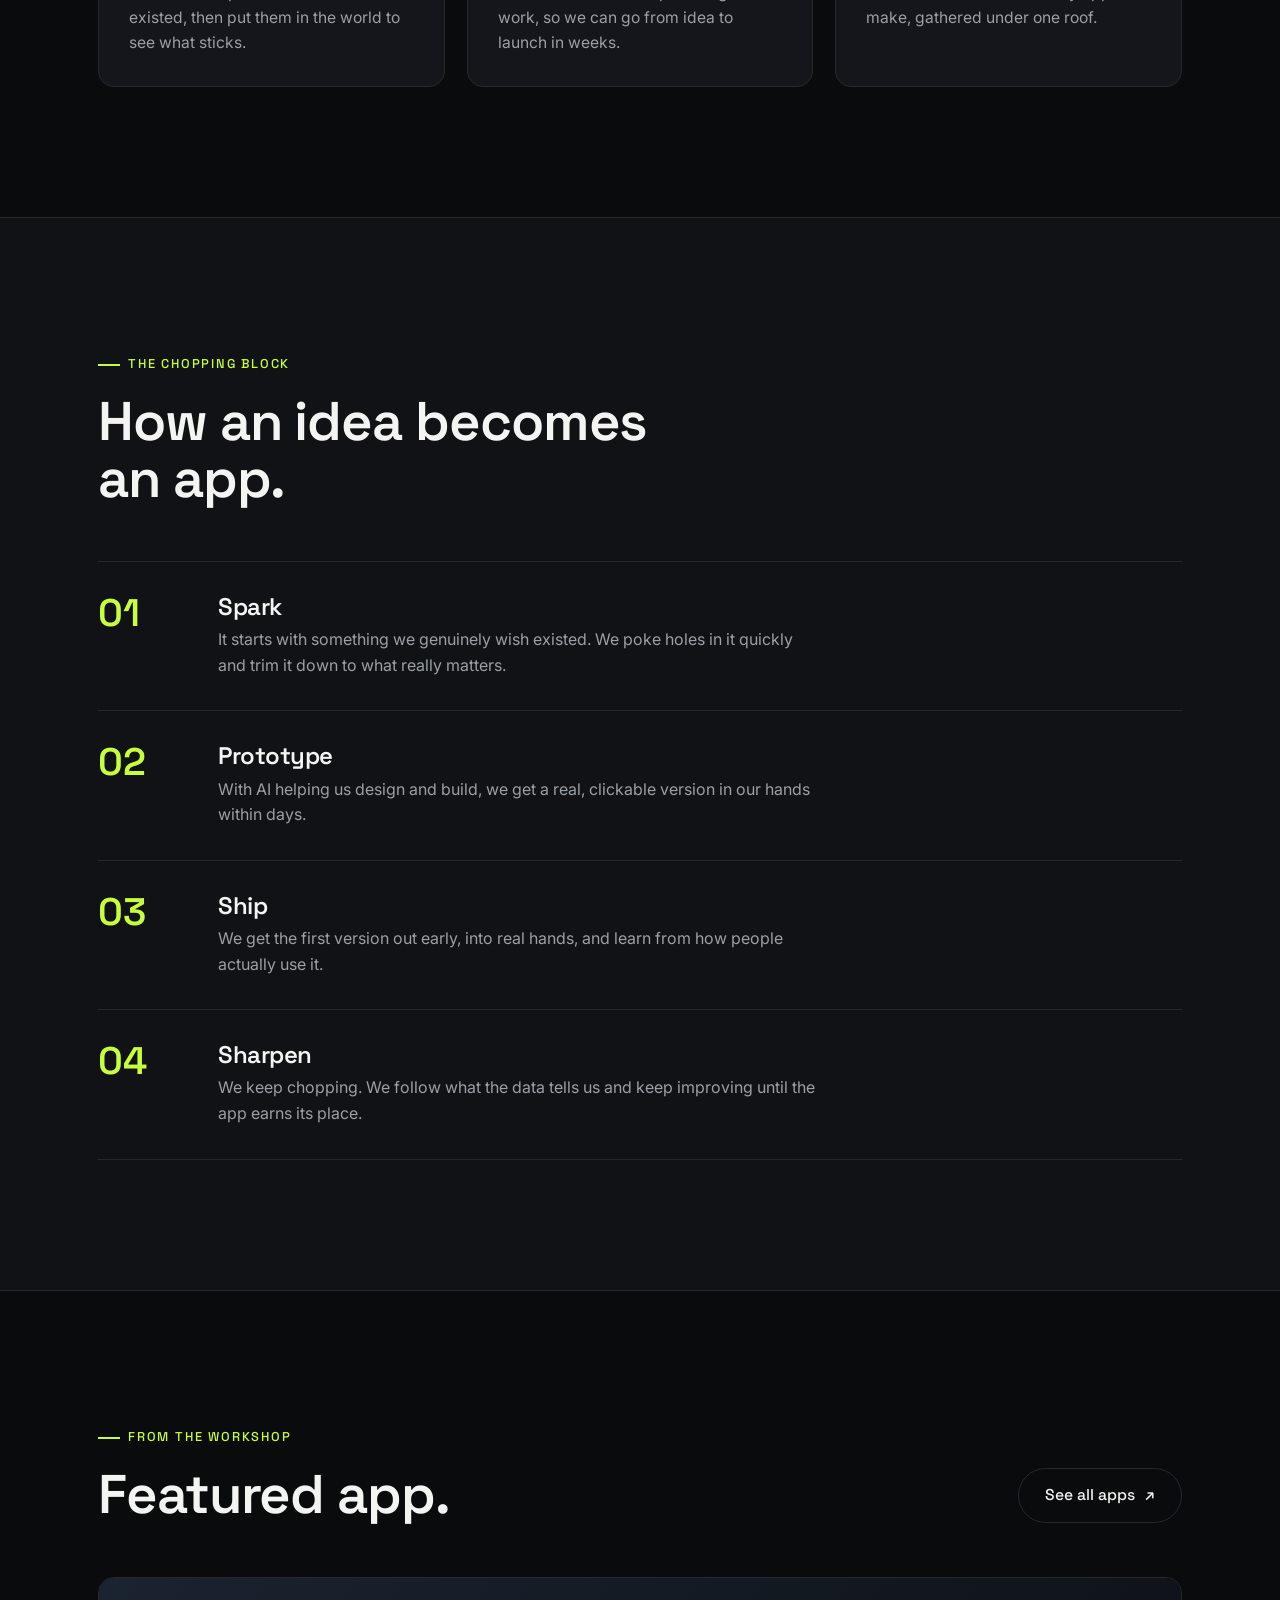
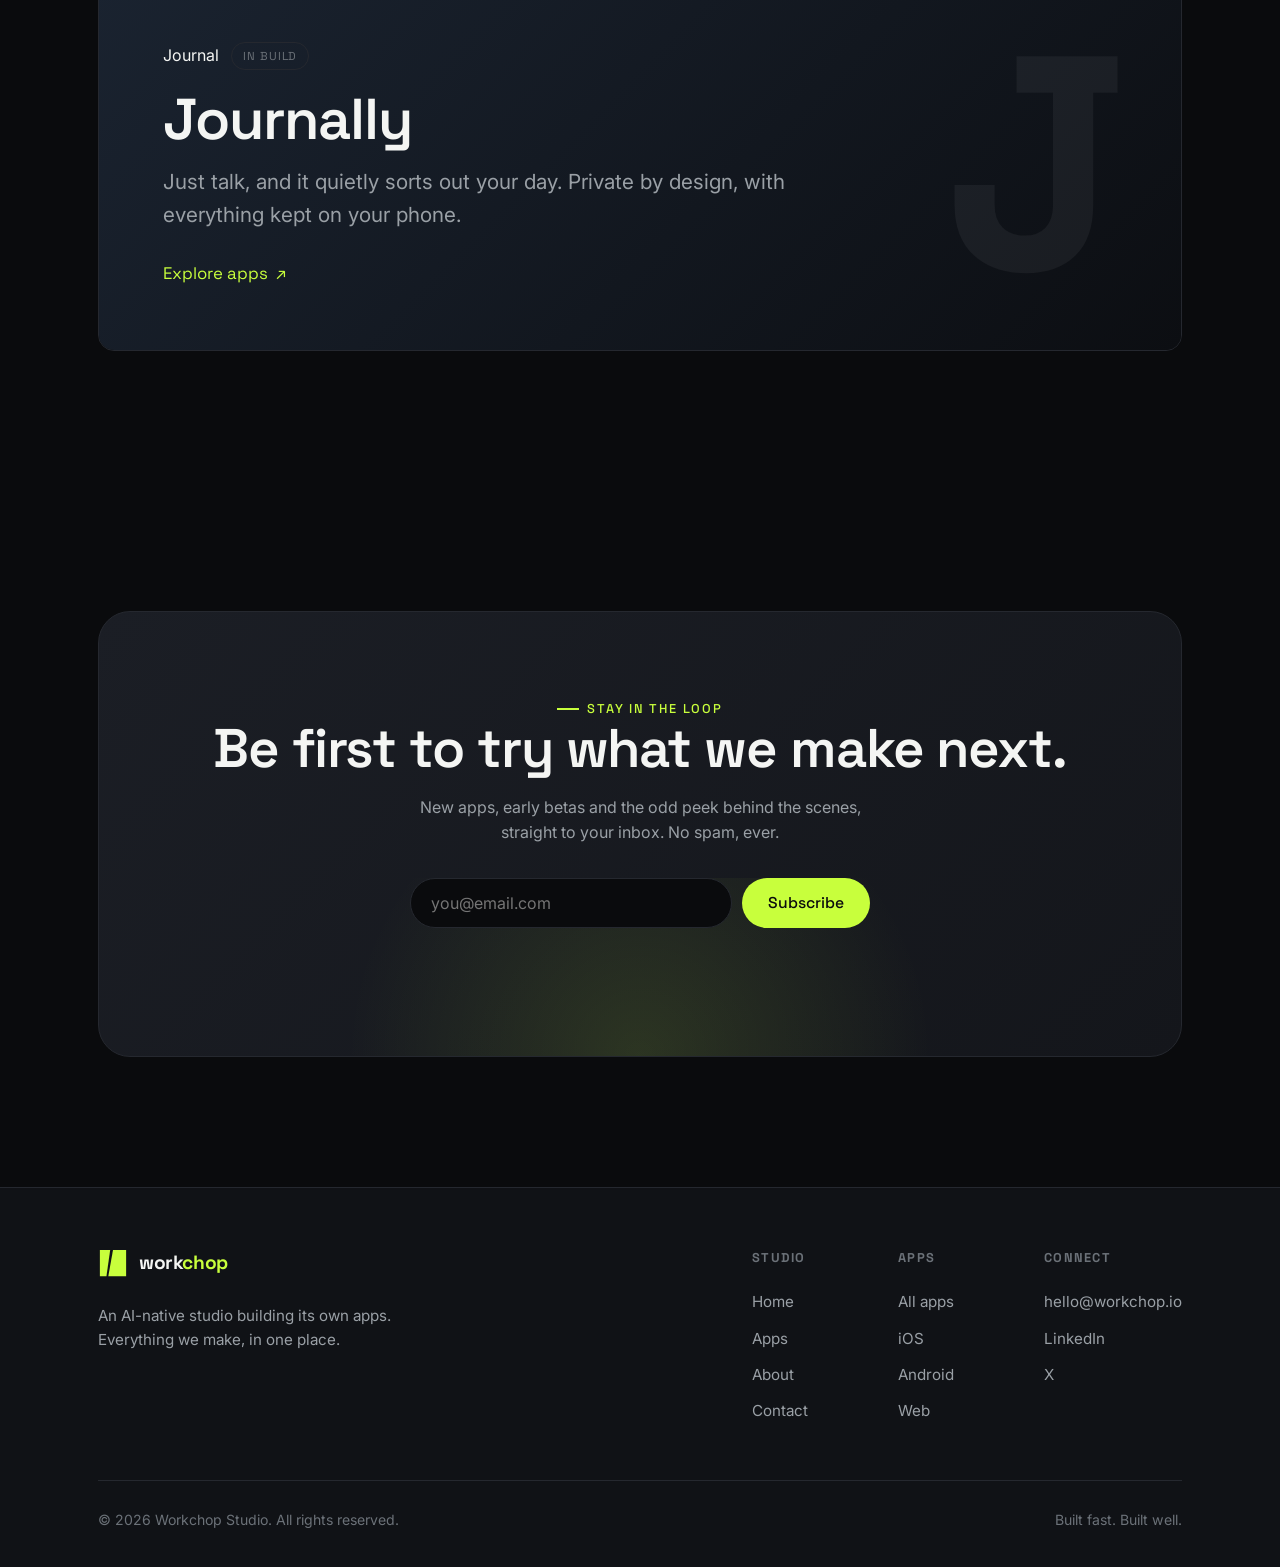
==== commit 2e8492e6: "Raydr now live (raydr.live); sort live apps first Rename Radr to Raydr, mark Live (web) linking to r" ====
--- a/index.html
+++ b/index.html
@@ -47,8 +47,7 @@
     "email": "hello@workchop.io",
     "sameAs": [
       "https://www.linkedin.com/company/workchop-io/",
-      "https://x.com/workchopstudio",
-      "https://github.com/workchop-io"
+      "https://x.com/workchopstudio"
     ]
   }
   </script>
@@ -93,10 +92,10 @@
       </div>
       <p class="hero-live reveal">
         <span class="dot"></span>
-        Live now: <a href="https://reshuffy.com" target="_blank" rel="noopener">Reshuffy</a>, with more on the way.
+        Live now: <a href="https://reshuffy.com" target="_blank" rel="noopener">Reshuffy</a> and <a href="https://raydr.live/" target="_blank" rel="noopener">Raydr</a>, with more on the way.
       </p>
       <div class="hero-stats reveal">
-        <div class="stat"><div class="num accent">01</div><div class="lbl">live right now</div></div>
+        <div class="stat"><div class="num accent">02</div><div class="lbl">live right now</div></div>
         <div class="stat"><div class="num">05</div><div class="lbl">apps in the workshop</div></div>
         <div class="stat"><div class="num">100%</div><div class="lbl">built with AI</div></div>
       </div>
@@ -173,36 +172,17 @@
       <div class="section-head reveal" style="display:flex;justify-content:space-between;align-items:flex-end;flex-wrap:wrap;gap:20px;max-width:none">
         <div>
           <span class="eyebrow">From the workshop</span>
-          <h2 class="h-section" style="margin-top:18px">Featured apps.</h2>
+          <h2 class="h-section" style="margin-top:18px">Featured app.</h2>
         </div>
         <a href="/apps" class="btn btn-ghost">See all apps <span class="arrow">↗</span></a>
       </div>
-      <div class="work-grid">
-        <a href="https://reshuffy.com" target="_blank" rel="noopener" class="project p5 reveal">
-          <div class="top"><span class="tag">Music</span><span class="status live">Live</span></div>
-          <h3>Reshuffy</h3>
-          <p>Clean up your Spotify playlists without the fear. Fix broken tracks, kill duplicates, and reorganise by mood and genre, always with a preview first.</p>
-          <span class="applink">Visit site <span class="arrow">↗</span></span>
-        </a>
-        <a href="https://dailygrasp.app/" target="_blank" rel="noopener" class="project p1 reveal">
-          <div class="top"><span class="tag">Learning</span><span class="status beta">In build</span></div>
-          <h3>Dailygrasp</h3>
-          <p>A 60-second AI summary of a Wikipedia article, every day. Dial it from everyday facts to deep, nerdy rabbit holes.</p>
-          <span class="applink">Visit site <span class="arrow">↗</span></span>
-        </a>
-        <a href="/apps" class="project p2 reveal">
-          <div class="top"><span class="tag">Journal</span><span class="status soon">In build</span></div>
-          <h3>Journally</h3>
-          <p>Just talk, and it quietly sorts out your day. Private by design, with everything kept on your phone.</p>
-          <span class="applink">View app <span class="arrow">↗</span></span>
-        </a>
-        <a href="/apps" class="project p6 reveal">
-          <div class="top"><span class="tag">Events</span><span class="status soon">In build</span></div>
-          <h3>Radr</h3>
-          <p>Like Skyscanner, but for nights out. Every local event in one tidy calendar.</p>
-          <span class="applink">View app <span class="arrow">↗</span></span>
-        </a>
-      </div>
+      <a class="spotlight reveal" id="spotlight" href="https://reshuffy.com" target="_blank" rel="noopener" style="--sl-grad:linear-gradient(135deg,#1a2e2a,#0c1210)">
+        <div class="spotlight-mark" data-sl="initial" aria-hidden="true">R</div>
+        <div class="top"><span class="tag" data-sl="tag">Music</span><span class="status live" data-sl="status">Live</span></div>
+        <h3 data-sl="name">Reshuffy</h3>
+        <p data-sl="blurb">Clean up your Spotify playlists without the fear. Fix broken tracks, kill duplicates, and reorganise by mood and genre, always with a preview first.</p>
+        <span class="applink" data-sl="cta">Visit site <span class="arrow">↗</span></span>
+      </a>
     </div>
   </section>
 
@@ -250,7 +230,6 @@
             <a href="mailto:hello@workchop.io">hello@workchop.io</a>
             <a href="https://www.linkedin.com/company/workchop-io/" target="_blank" rel="noopener">LinkedIn</a>
             <a href="https://x.com/workchopstudio" target="_blank" rel="noopener">X</a>
-            <a href="https://github.com/workchop-io" target="_blank" rel="noopener">GitHub</a>
           </div>
         </div>
       </div>
--- a/styles.css
+++ b/styles.css
@@ -241,9 +241,38 @@
 .step p { color: var(--muted); max-width: 60ch; }
 
 /* ============================================
+   Featured spotlight (homepage)
+   ============================================ */
+.spotlight {
+  position: relative;
+  display: flex;
+  flex-direction: column;
+  justify-content: center;
+  min-height: 320px;
+  padding: clamp(32px, 6vw, 64px);
+  border: 1px solid var(--border);
+  border-radius: var(--radius);
+  overflow: hidden;
+  transition: transform 0.35s var(--ease), border-color 0.3s;
+}
+.spotlight::before { content: ""; position: absolute; inset: 0; z-index: 0; background: var(--sl-grad, linear-gradient(135deg, #1a2e2a, #0c1210)); }
+.spotlight:hover { transform: translateY(-4px); border-color: var(--accent); }
+.spotlight > * { position: relative; z-index: 1; }
+.spotlight .top { display: flex; gap: 12px; align-items: center; margin-bottom: 20px; }
+.spotlight h3 { font-size: clamp(2.2rem, 6vw, 3.6rem); line-height: 1.02; margin-bottom: 16px; }
+.spotlight p { color: var(--muted); font-size: clamp(1.05rem, 2vw, 1.3rem); max-width: 52ch; }
+.spotlight .applink { margin-top: 28px; display: inline-flex; align-items: center; gap: 8px; font-family: var(--font-head); font-size: 1.05rem; color: var(--accent); }
+.spotlight .applink .arrow { transition: transform 0.25s var(--ease); }
+.spotlight:hover .applink .arrow { transform: translate(3px, -3px); }
+.spotlight-mark { position: absolute; z-index: 0; right: clamp(8px, 4vw, 56px); top: 50%; transform: translateY(-50%); font-family: var(--font-head); font-weight: 700; font-size: clamp(9rem, 24vw, 19rem); line-height: 1; color: rgba(255, 255, 255, 0.05); pointer-events: none; user-select: none; }
+
+/* ============================================
    Work / projects
    ============================================ */
 .work-grid { display: grid; grid-template-columns: repeat(2, 1fr); gap: 24px; }
+/* Live apps sort to the front automatically */
+.work-grid .project { order: 2; }
+.work-grid .project:has(.status.live) { order: 1; }
 .project {
   position: relative;
   border-radius: var(--radius);
@@ -283,7 +312,7 @@
 .value h4 { font-size: 1.05rem; margin-bottom: 3px; }
 .value p { color: var(--muted); font-size: 0.92rem; }
 
-.team-grid { display: grid; grid-template-columns: repeat(3, 1fr); gap: 22px; }
+.team-grid { display: grid; grid-template-columns: repeat(2, 1fr); gap: 22px; max-width: 600px; margin-inline: auto; }
 .member { text-align: center; }
 .member .avatar { width: 100%; aspect-ratio: 1; border-radius: var(--radius); background: linear-gradient(145deg, var(--surface-2), var(--surface)); border: 1px solid var(--border); display: grid; place-items: center; font-family: var(--font-head); font-size: 2.6rem; color: var(--accent); margin-bottom: 16px; }
 .member h4 { font-size: 1.15rem; }
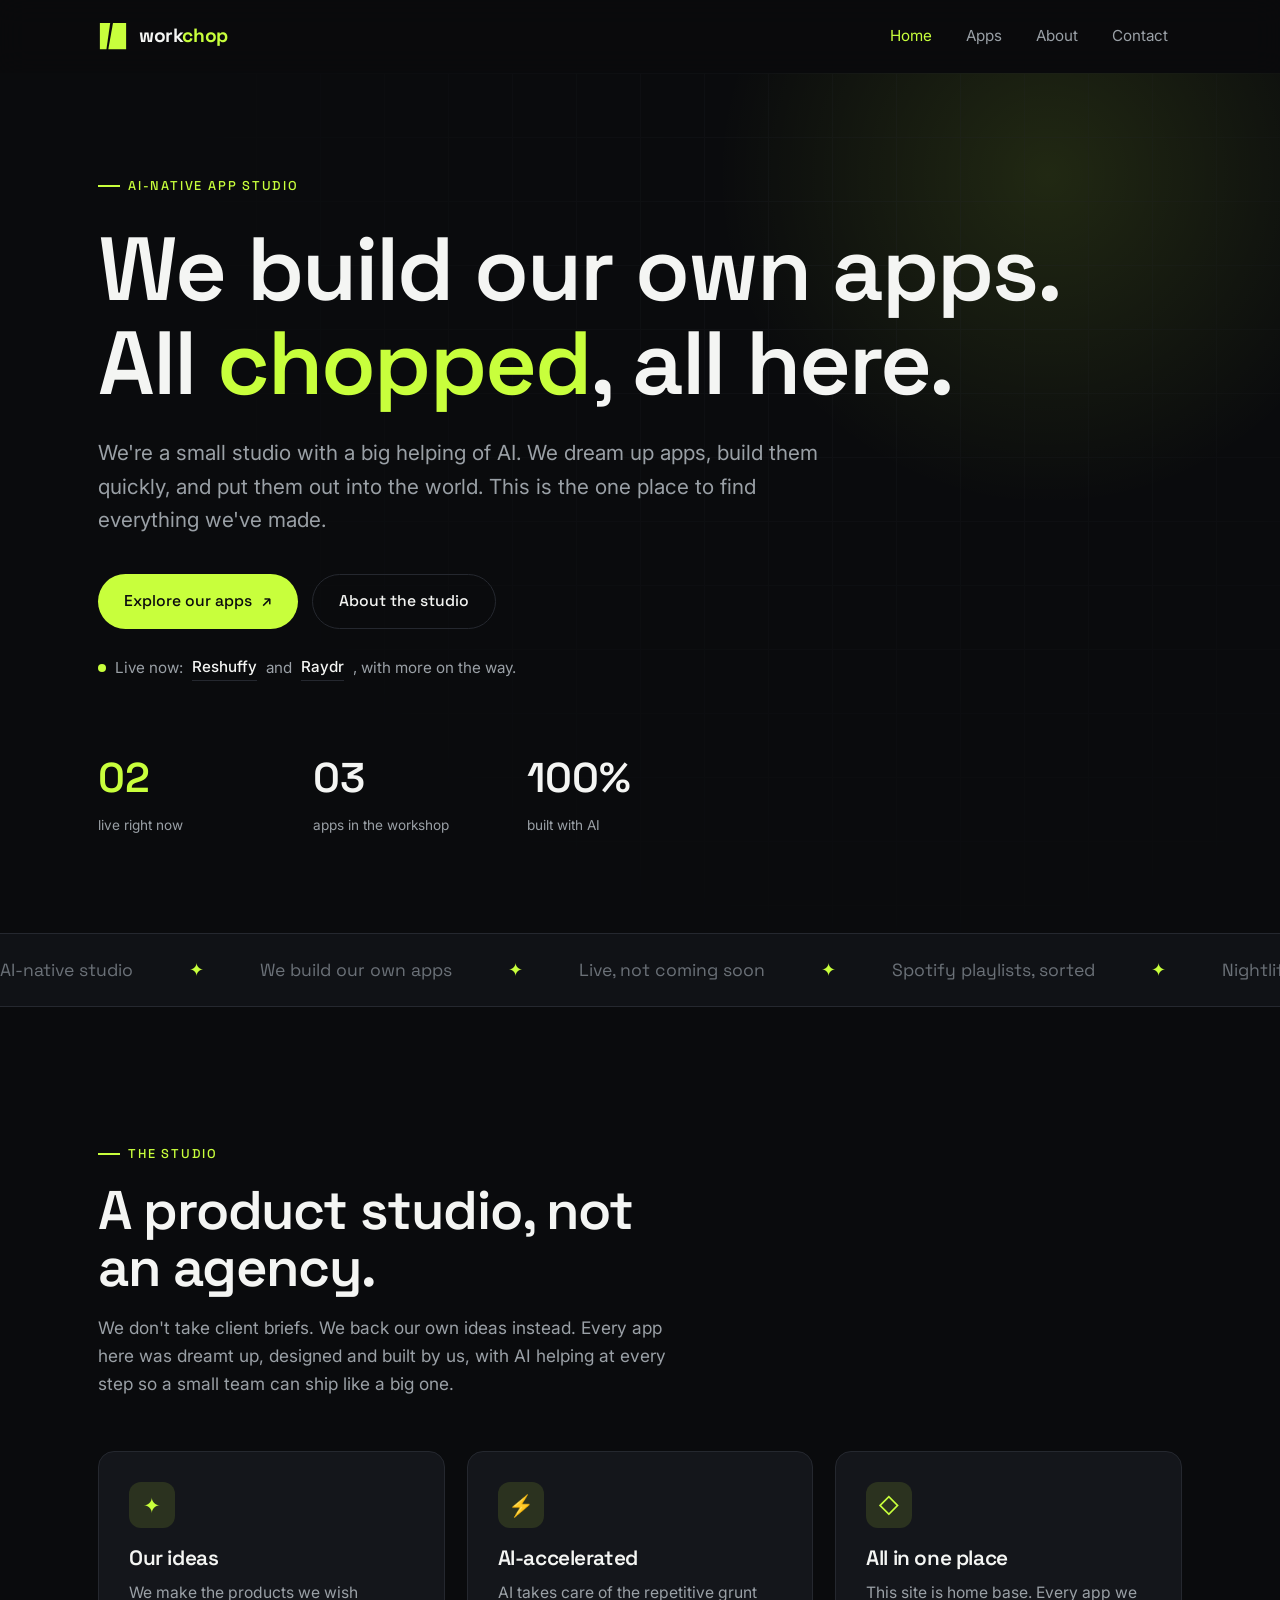
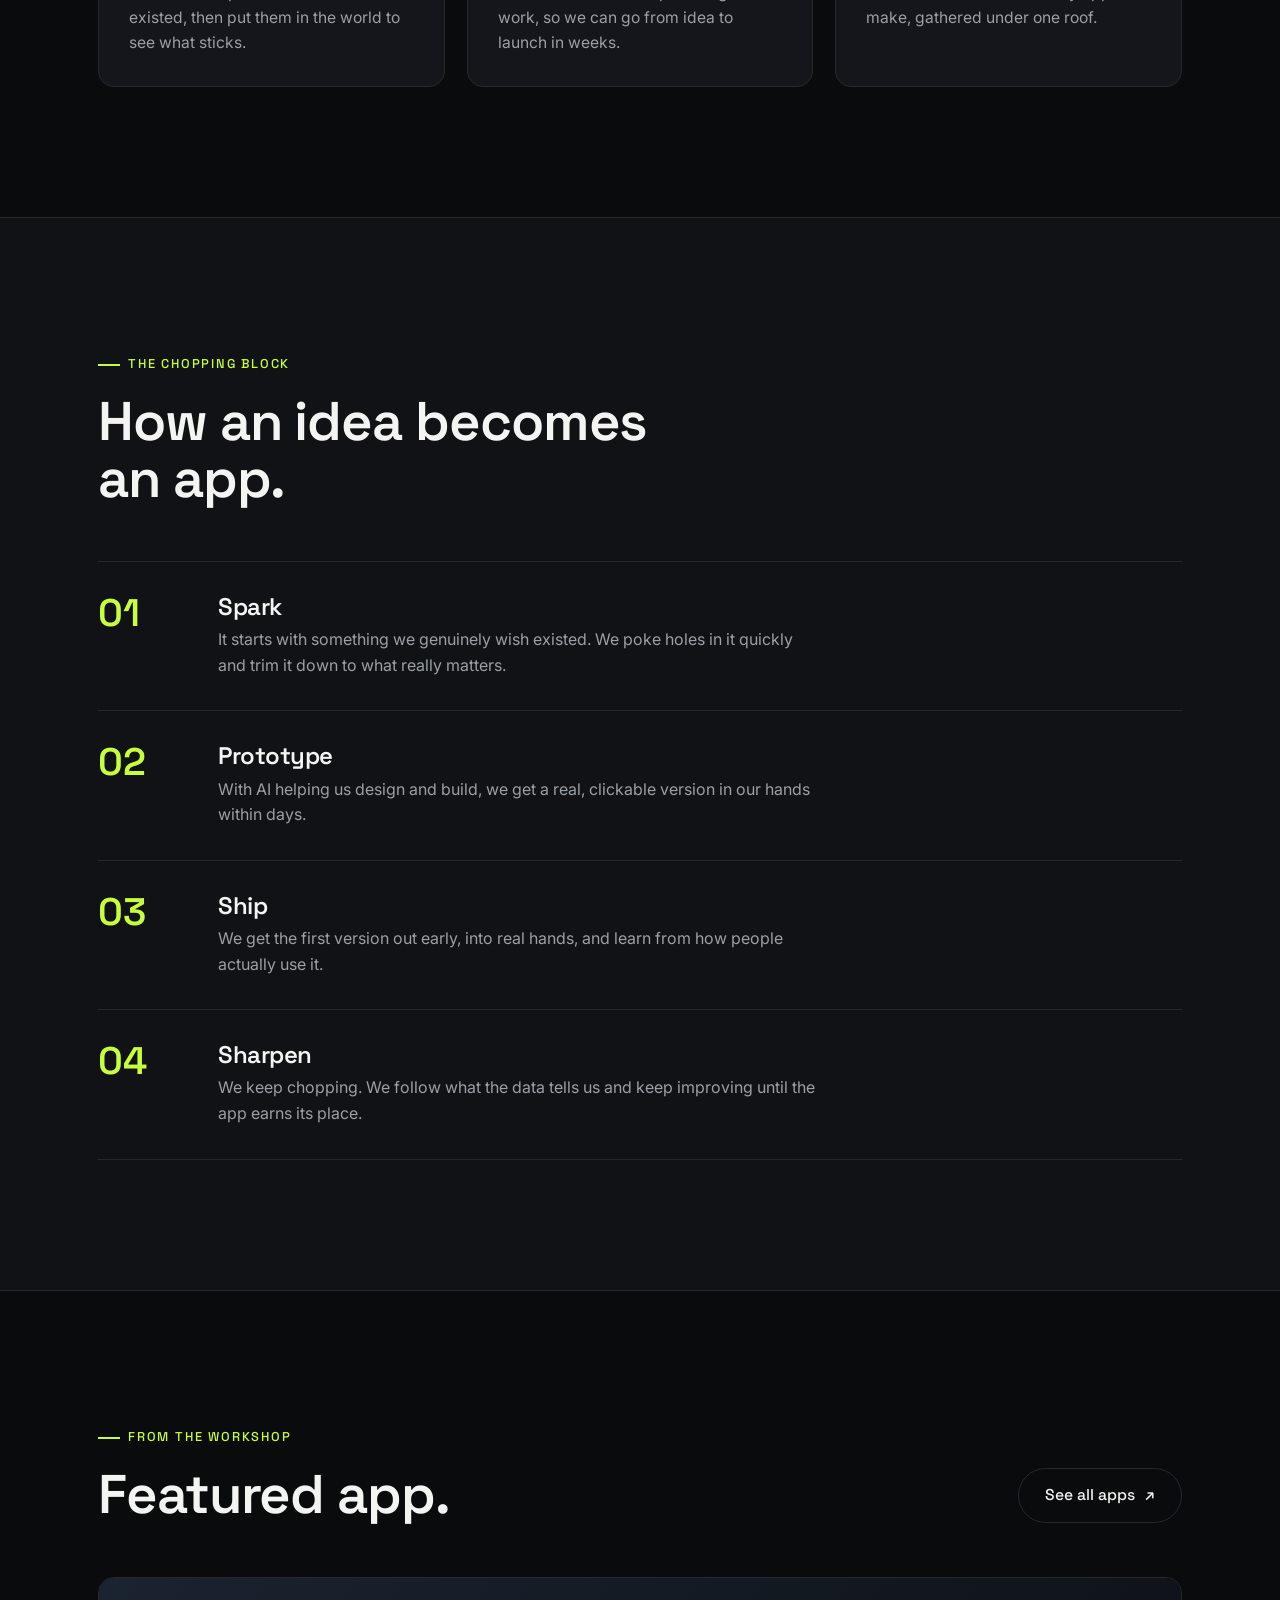
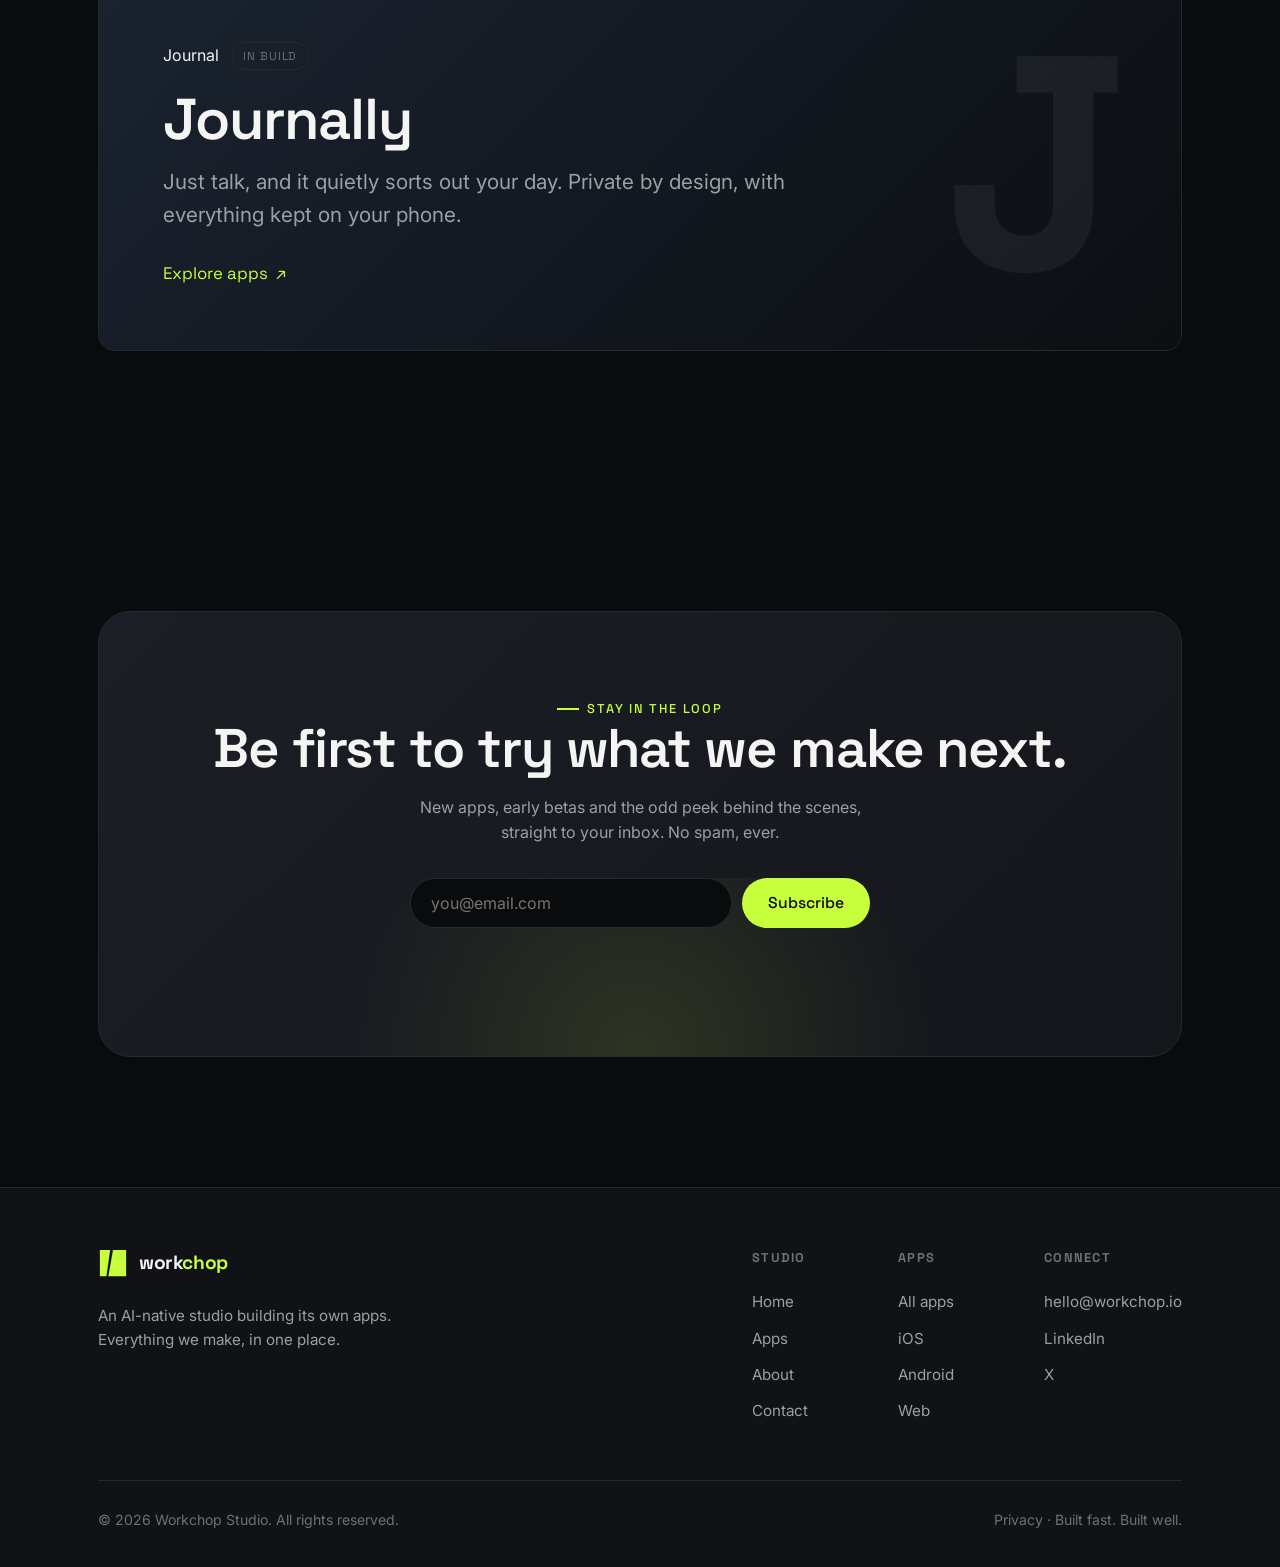
==== commit 75859804: "Marquee: brand/app-specific phrases + slower, readable speed on mobile New phrases tied to the studi" ====
--- a/index.html
+++ b/index.html
@@ -96,7 +96,7 @@
       </p>
       <div class="hero-stats reveal">
         <div class="stat"><div class="num accent">02</div><div class="lbl">live right now</div></div>
-        <div class="stat"><div class="num">05</div><div class="lbl">apps in the workshop</div></div>
+        <div class="stat"><div class="num">03</div><div class="lbl">apps in the workshop</div></div>
         <div class="stat"><div class="num">100%</div><div class="lbl">built with AI</div></div>
       </div>
     </div>
@@ -105,8 +105,8 @@
   <!-- MARQUEE -->
   <div class="marquee" aria-hidden="true">
     <div class="marquee-track">
-      <span>Built in-house</span><span>AI-native</span><span>iOS</span><span>Android</span><span>Web</span><span>Shipped fast</span>
-      <span>Built in-house</span><span>AI-native</span><span>iOS</span><span>Android</span><span>Web</span><span>Shipped fast</span>
+      <span>AI-native studio</span><span>We build our own apps</span><span>Live, not coming soon</span><span>Spotify playlists, sorted</span><span>Nightlife, discovered</span><span>Wikipedia in 60 seconds</span><span>Made in-house</span><span>Chopped fast, built well</span>
+      <span>AI-native studio</span><span>We build our own apps</span><span>Live, not coming soon</span><span>Spotify playlists, sorted</span><span>Nightlife, discovered</span><span>Wikipedia in 60 seconds</span><span>Made in-house</span><span>Chopped fast, built well</span>
     </div>
   </div>
 
@@ -235,7 +235,7 @@
       </div>
       <div class="footer-bottom">
         <span>© <span data-year>2026</span> Workchop Studio. All rights reserved.</span>
-        <span>Built fast. Built well.</span>
+        <span><a href="/privacy">Privacy</a> · Built fast. Built well.</span>
       </div>
     </div>
   </footer>
--- a/styles.css
+++ b/styles.css
@@ -201,10 +201,15 @@
    Marquee
    ============================================ */
 .marquee { border-block: 1px solid var(--border); background: var(--bg-2); overflow: hidden; padding-block: 22px; }
-.marquee-track { display: flex; gap: 56px; width: max-content; animation: scroll 28s linear infinite; }
+.marquee-track { display: flex; gap: 56px; width: max-content; animation: scroll 48s linear infinite; }
 .marquee-track span { font-family: var(--font-head); font-size: 1.1rem; color: var(--muted-2); display: inline-flex; align-items: center; gap: 56px; white-space: nowrap; }
 .marquee-track span::after { content: "✦"; color: var(--accent); }
 @keyframes scroll { to { transform: translateX(-50%); } }
+/* Slow it right down on phones so each phrase is readable */
+@media (max-width: 720px) {
+  .marquee-track { gap: 36px; animation-duration: 95s; }
+  .marquee-track span { font-size: 1rem; gap: 36px; }
+}
 
 /* ============================================
    Cards / services
@@ -385,6 +390,18 @@
 .footer-col a { display: block; color: var(--muted); font-size: 0.95rem; padding-block: 6px; transition: color 0.2s; }
 .footer-col a:hover { color: var(--accent); }
 .footer-bottom { display: flex; flex-wrap: wrap; justify-content: space-between; gap: 16px; padding-top: 28px; border-top: 1px solid var(--border); color: var(--muted-2); font-size: 0.88rem; }
+.footer-bottom a { color: inherit; transition: color 0.2s; }
+.footer-bottom a:hover { color: var(--accent); }
+
+/* Legal / long-form pages */
+.legal { max-width: 760px; }
+.legal h2 { font-size: 1.4rem; margin: 38px 0 12px; }
+.legal p, .legal li { color: var(--muted); margin-bottom: 12px; line-height: 1.7; }
+.legal ul { padding-left: 20px; list-style: disc; margin-bottom: 12px; }
+.legal li { margin-bottom: 8px; }
+.legal a { color: var(--accent); }
+.legal .updated { color: var(--muted-2); font-size: 0.9rem; }
+.legal strong { color: var(--text); font-weight: 600; }
 
 /* ============================================
    Page header (sub pages)
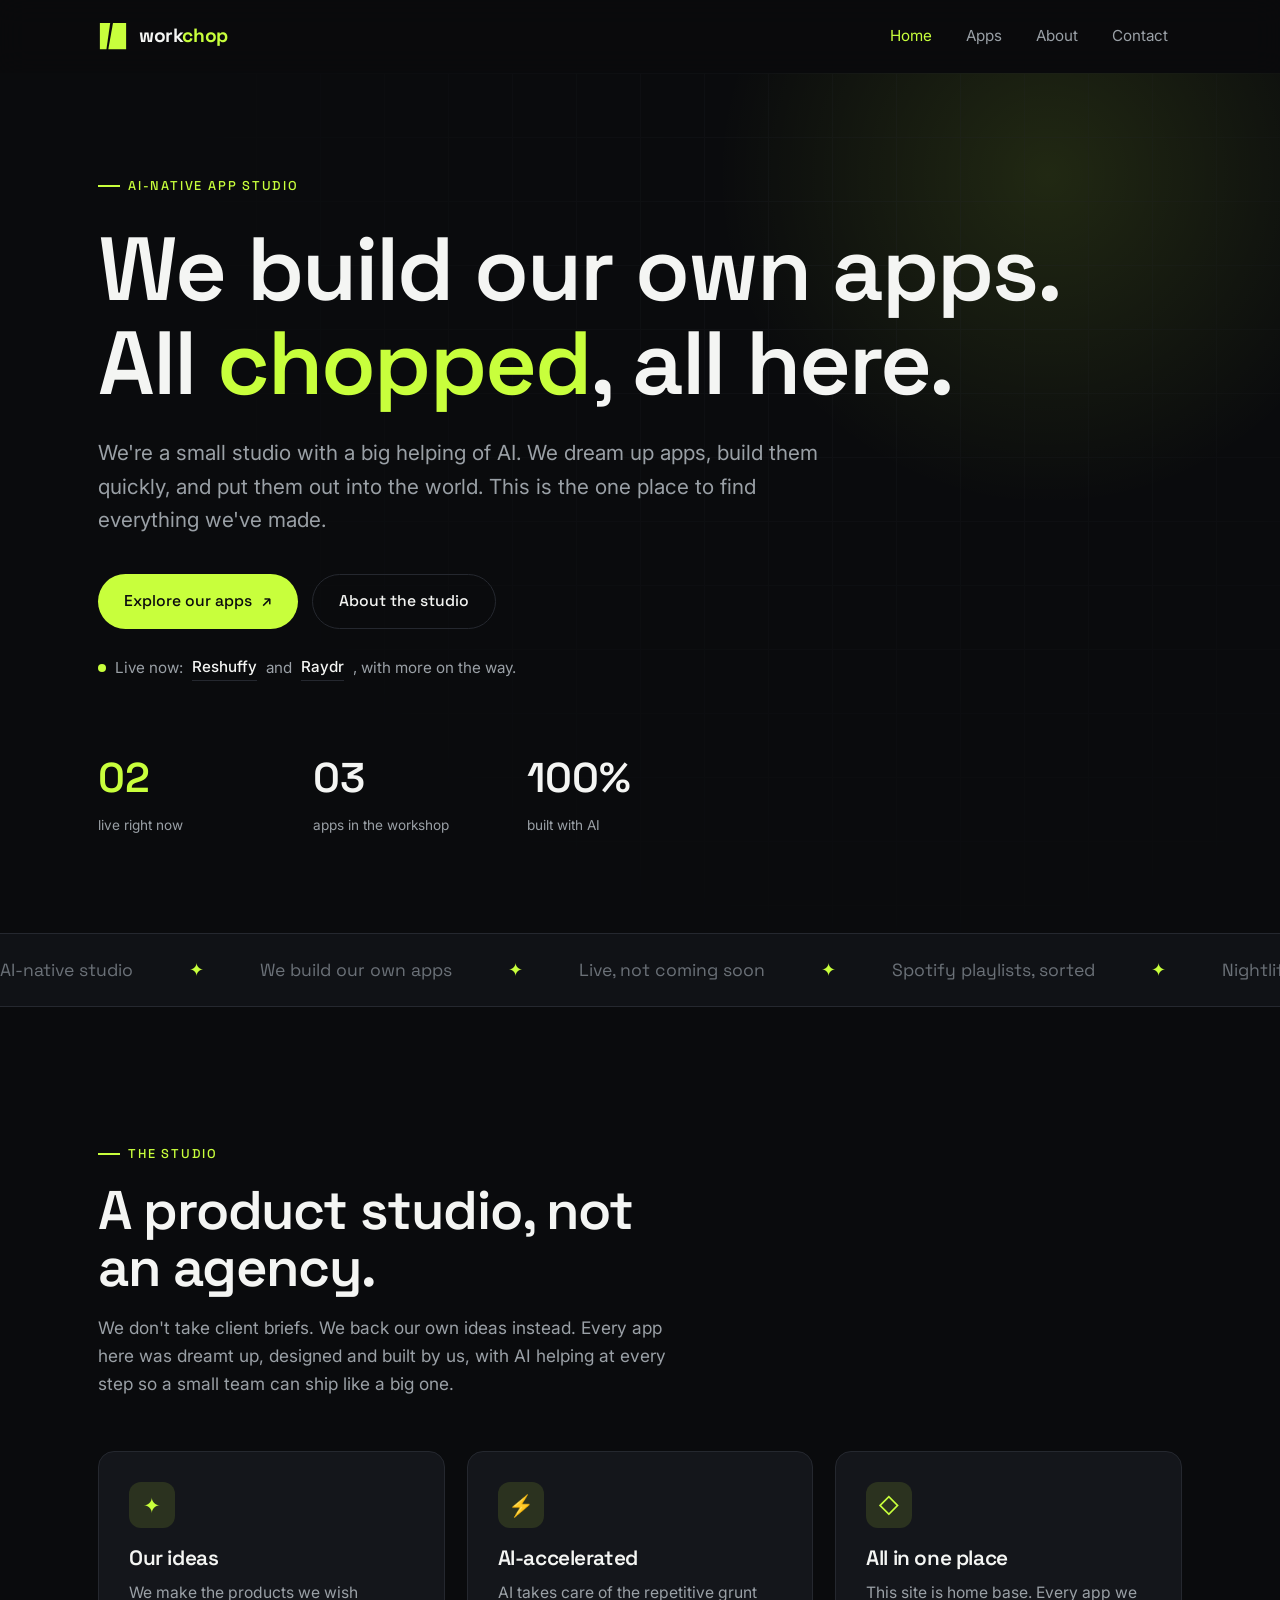
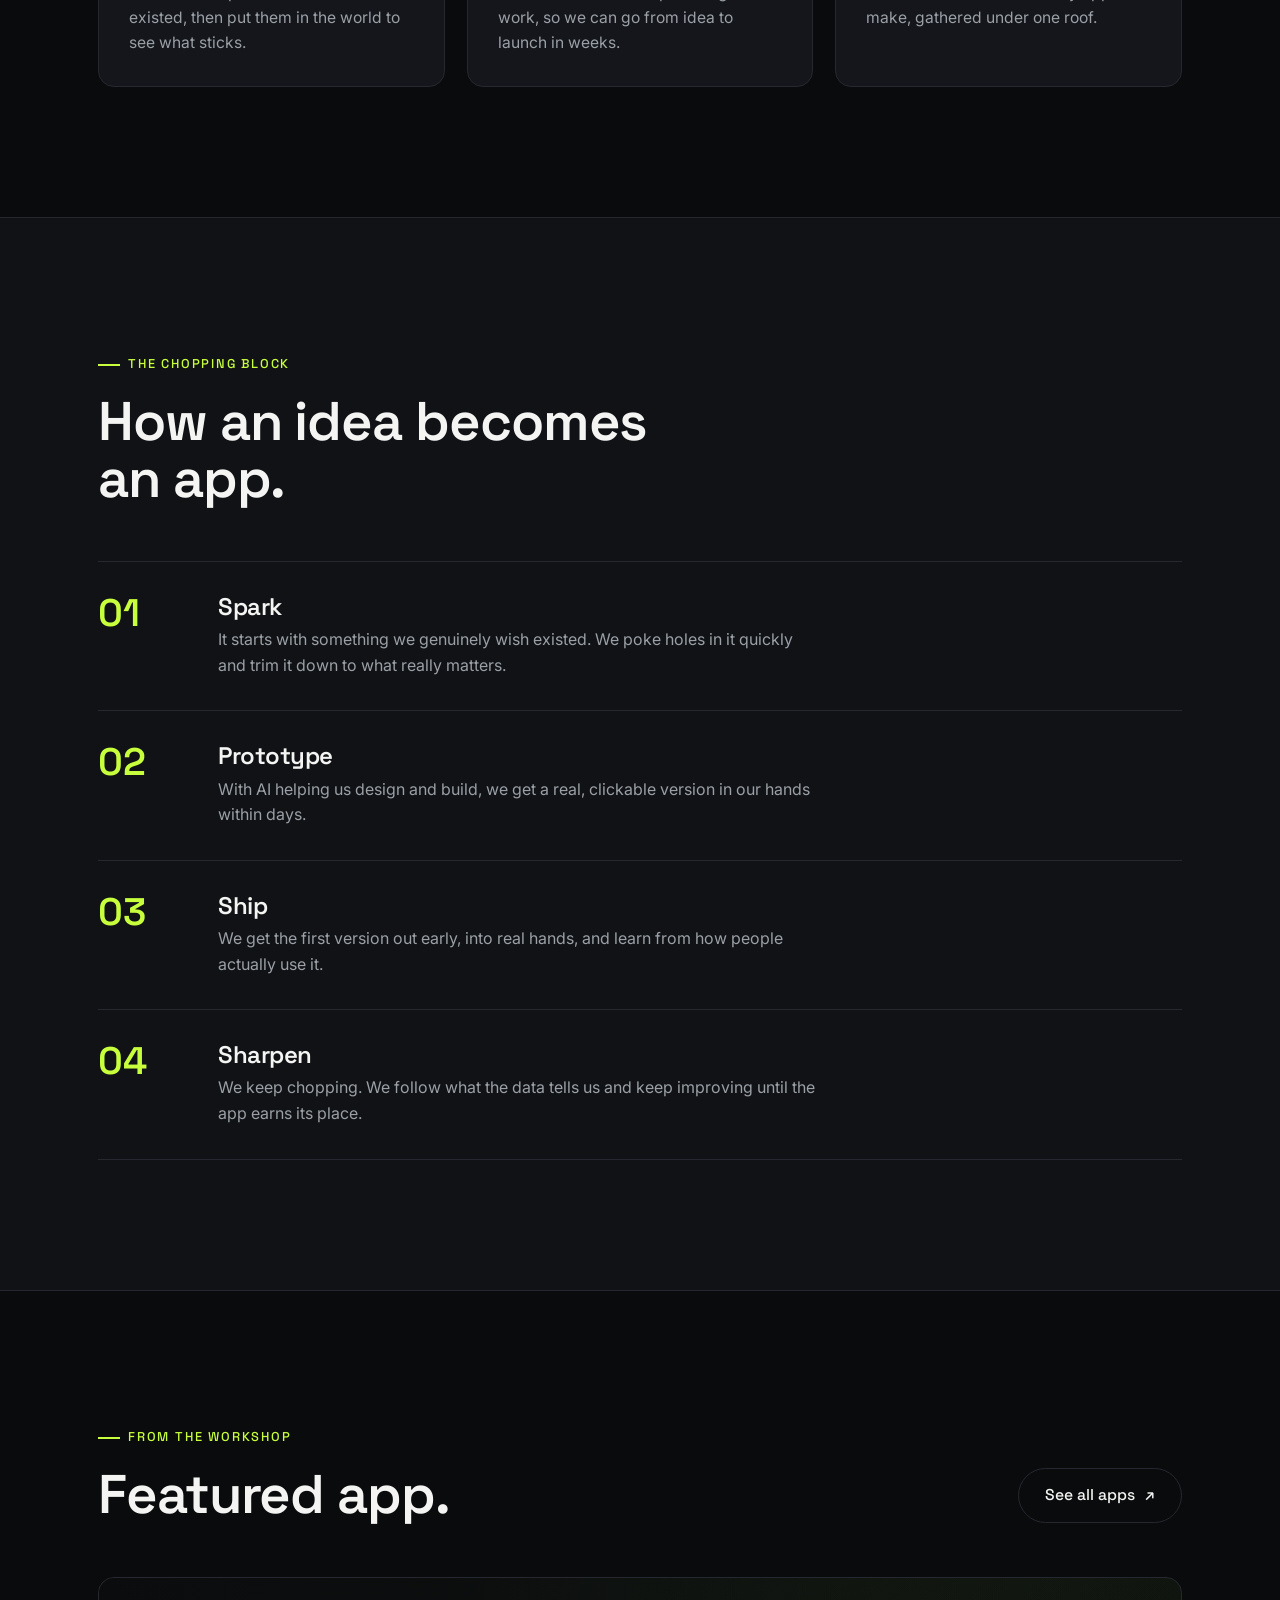
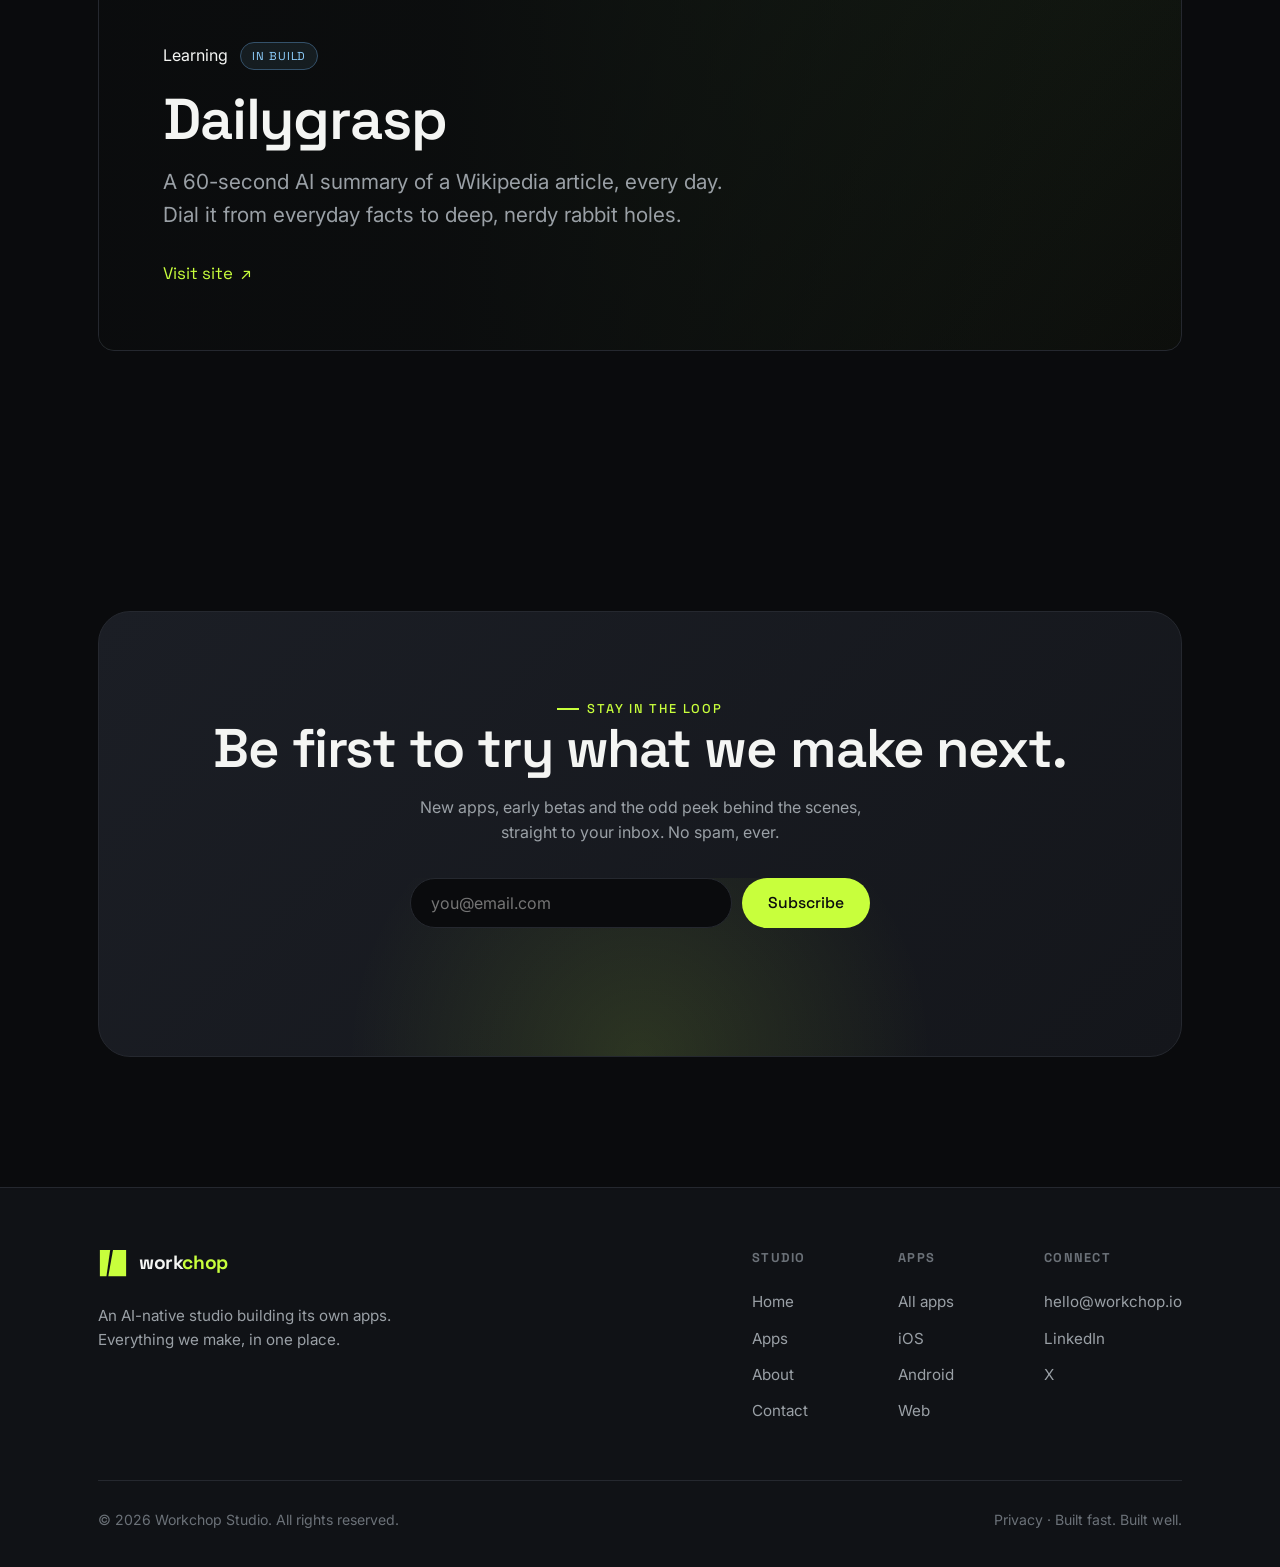
==== commit 240f00f0: "Featured banner: live screenshot of each app as background + readability gradient Spotlight backgrou" ====
--- a/index.html
+++ b/index.html
@@ -176,7 +176,7 @@
         </div>
         <a href="/apps" class="btn btn-ghost">See all apps <span class="arrow">↗</span></a>
       </div>
-      <a class="spotlight reveal" id="spotlight" href="https://reshuffy.com" target="_blank" rel="noopener" style="--sl-grad:linear-gradient(135deg,#1a2e2a,#0c1210)">
+      <a class="spotlight reveal" id="spotlight" href="https://reshuffy.com" target="_blank" rel="noopener" style="background-image:url('https://image.thum.io/get/width/1200/crop/700/noanimate/https://reshuffy.com'), linear-gradient(135deg,#1a2e2a,#0c1210)">
         <div class="spotlight-mark" data-sl="initial" aria-hidden="true">R</div>
         <div class="top"><span class="tag" data-sl="tag">Music</span><span class="status live" data-sl="status">Live</span></div>
         <h3 data-sl="name">Reshuffy</h3>
--- a/styles.css
+++ b/styles.css
@@ -253,23 +253,34 @@
   display: flex;
   flex-direction: column;
   justify-content: center;
-  min-height: 320px;
+  min-height: 340px;
   padding: clamp(32px, 6vw, 64px);
   border: 1px solid var(--border);
   border-radius: var(--radius);
   overflow: hidden;
+  background-color: var(--bg-2);
+  background-size: cover;
+  background-position: center top;
+  background-repeat: no-repeat;
   transition: transform 0.35s var(--ease), border-color 0.3s;
 }
-.spotlight::before { content: ""; position: absolute; inset: 0; z-index: 0; background: var(--sl-grad, linear-gradient(135deg, #1a2e2a, #0c1210)); }
+/* Left-to-right dark overlay so text stays readable over the live screenshot */
+.spotlight::before { content: ""; position: absolute; inset: 0; z-index: 0; background: linear-gradient(90deg, rgba(10,11,13,0.97) 0%, rgba(10,11,13,0.9) 32%, rgba(10,11,13,0.55) 58%, rgba(10,11,13,0.12) 92%); }
 .spotlight:hover { transform: translateY(-4px); border-color: var(--accent); }
 .spotlight > * { position: relative; z-index: 1; }
 .spotlight .top { display: flex; gap: 12px; align-items: center; margin-bottom: 20px; }
 .spotlight h3 { font-size: clamp(2.2rem, 6vw, 3.6rem); line-height: 1.02; margin-bottom: 16px; }
-.spotlight p { color: var(--muted); font-size: clamp(1.05rem, 2vw, 1.3rem); max-width: 52ch; }
+.spotlight p { color: var(--muted); font-size: clamp(1.05rem, 2vw, 1.3rem); max-width: 46ch; }
 .spotlight .applink { margin-top: 28px; display: inline-flex; align-items: center; gap: 8px; font-family: var(--font-head); font-size: 1.05rem; color: var(--accent); }
 .spotlight .applink .arrow { transition: transform 0.25s var(--ease); }
 .spotlight:hover .applink .arrow { transform: translate(3px, -3px); }
-.spotlight-mark { position: absolute; z-index: 0; right: clamp(8px, 4vw, 56px); top: 50%; transform: translateY(-50%); font-family: var(--font-head); font-weight: 700; font-size: clamp(9rem, 24vw, 19rem); line-height: 1; color: rgba(255, 255, 255, 0.05); pointer-events: none; user-select: none; }
+/* Watermark letter is replaced by the live screenshot background */
+.spotlight-mark { display: none; }
+
+/* On phones, use a near-uniform dark overlay so the full-width text stays readable */
+@media (max-width: 720px) {
+  .spotlight::before { background: linear-gradient(180deg, rgba(10,11,13,0.72) 0%, rgba(10,11,13,0.9) 100%); }
+}
 
 /* ============================================
    Work / projects
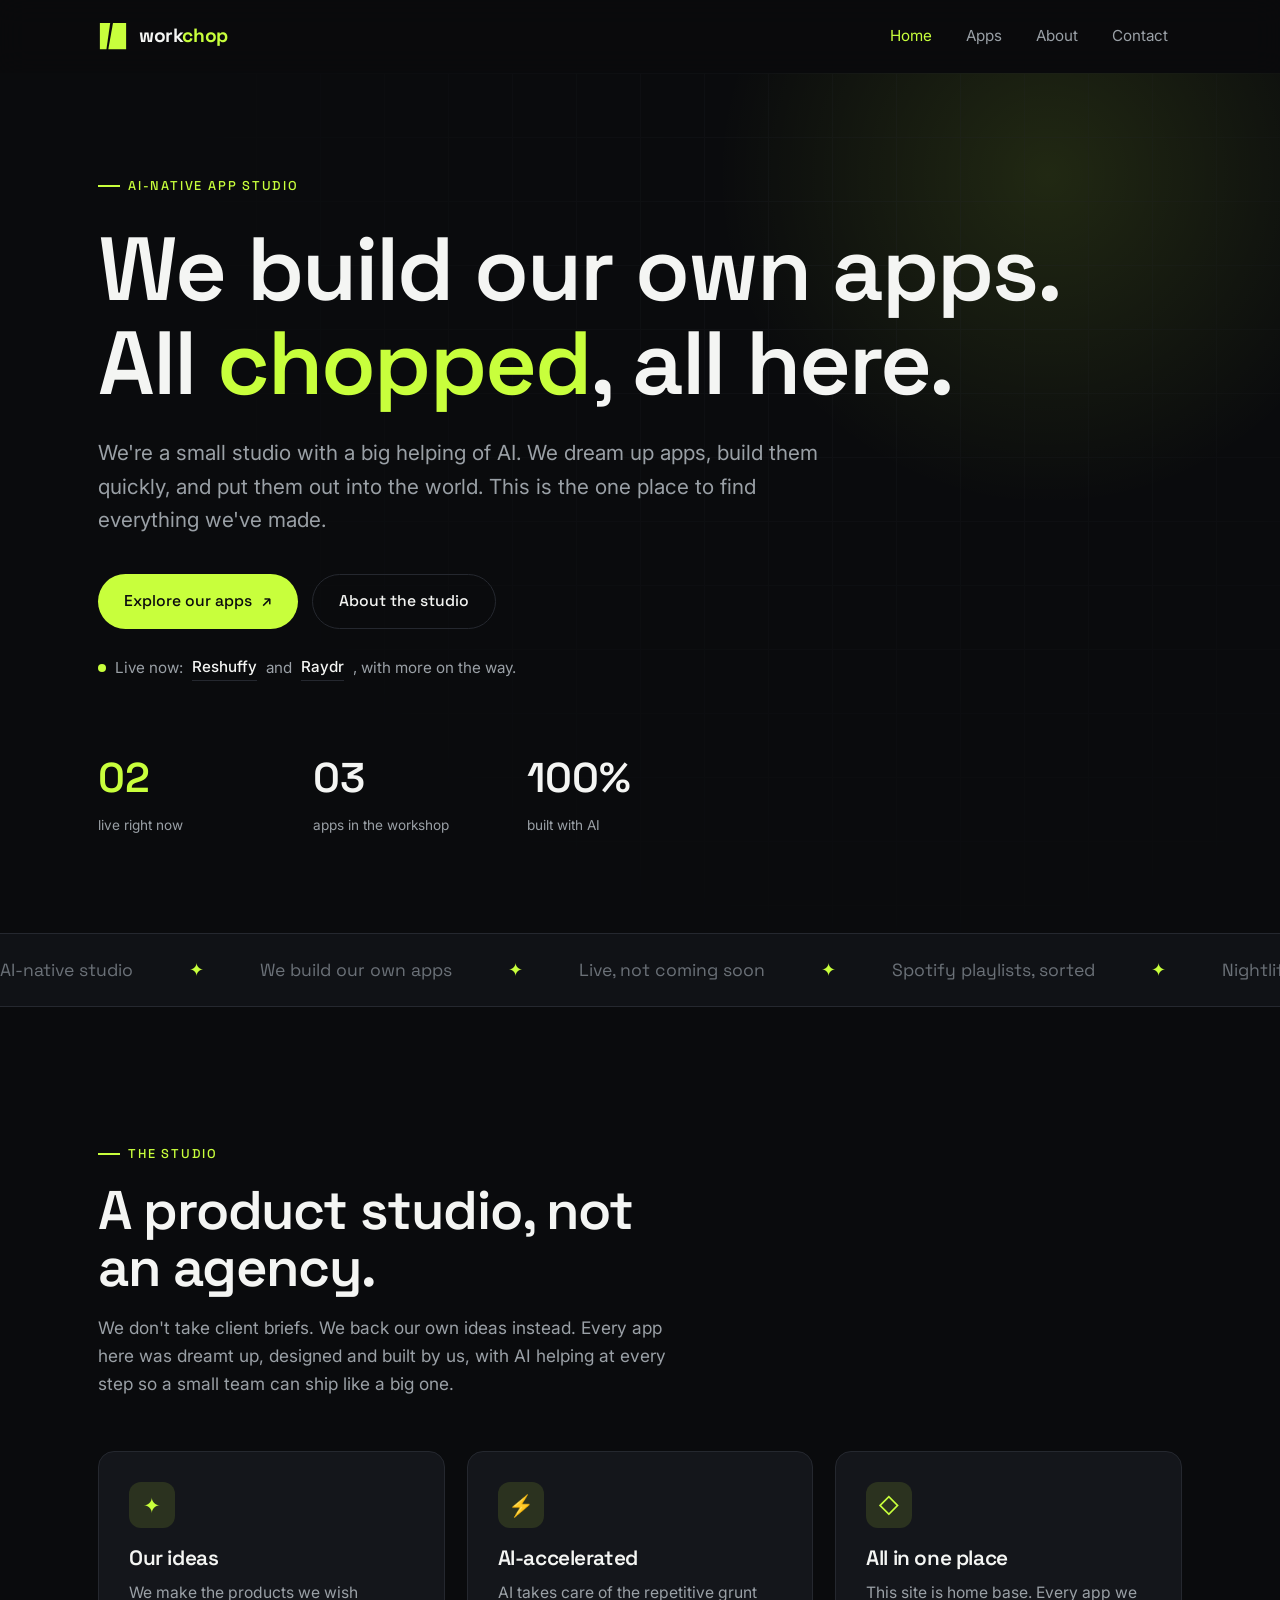
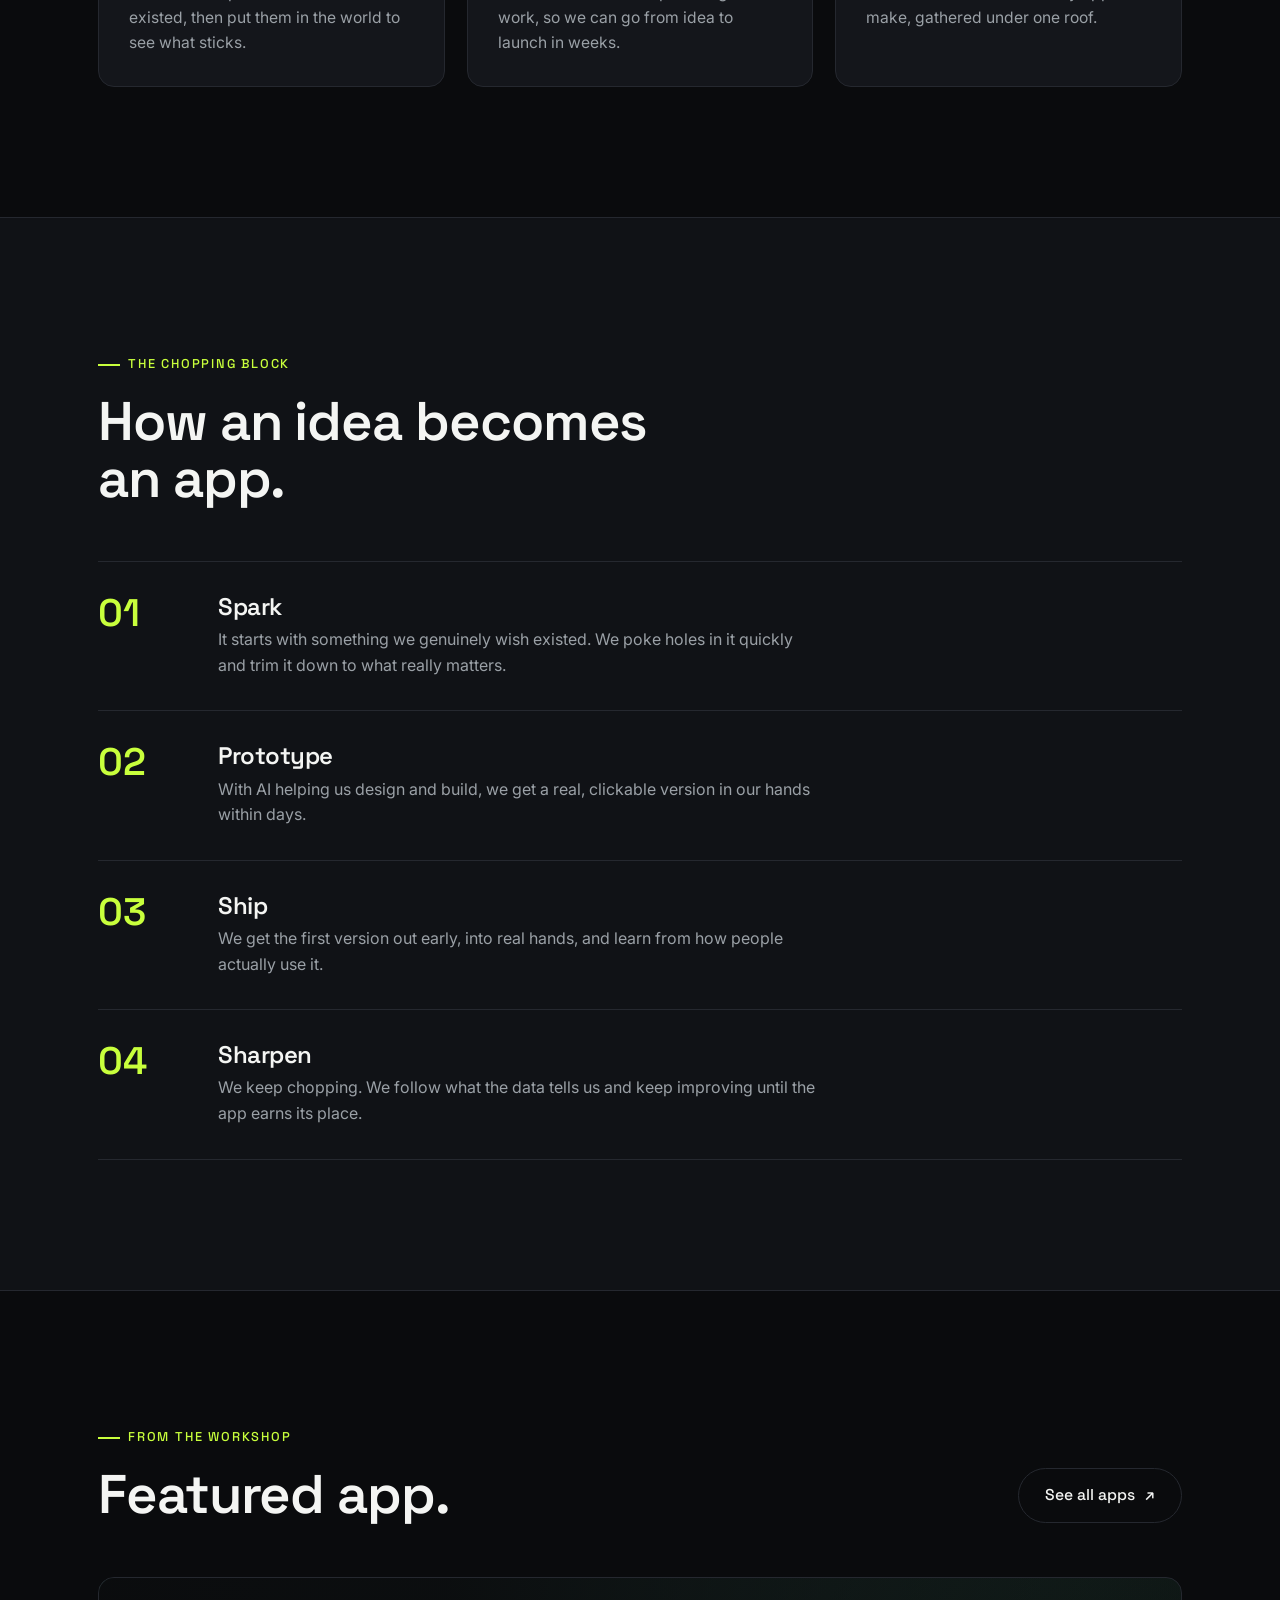
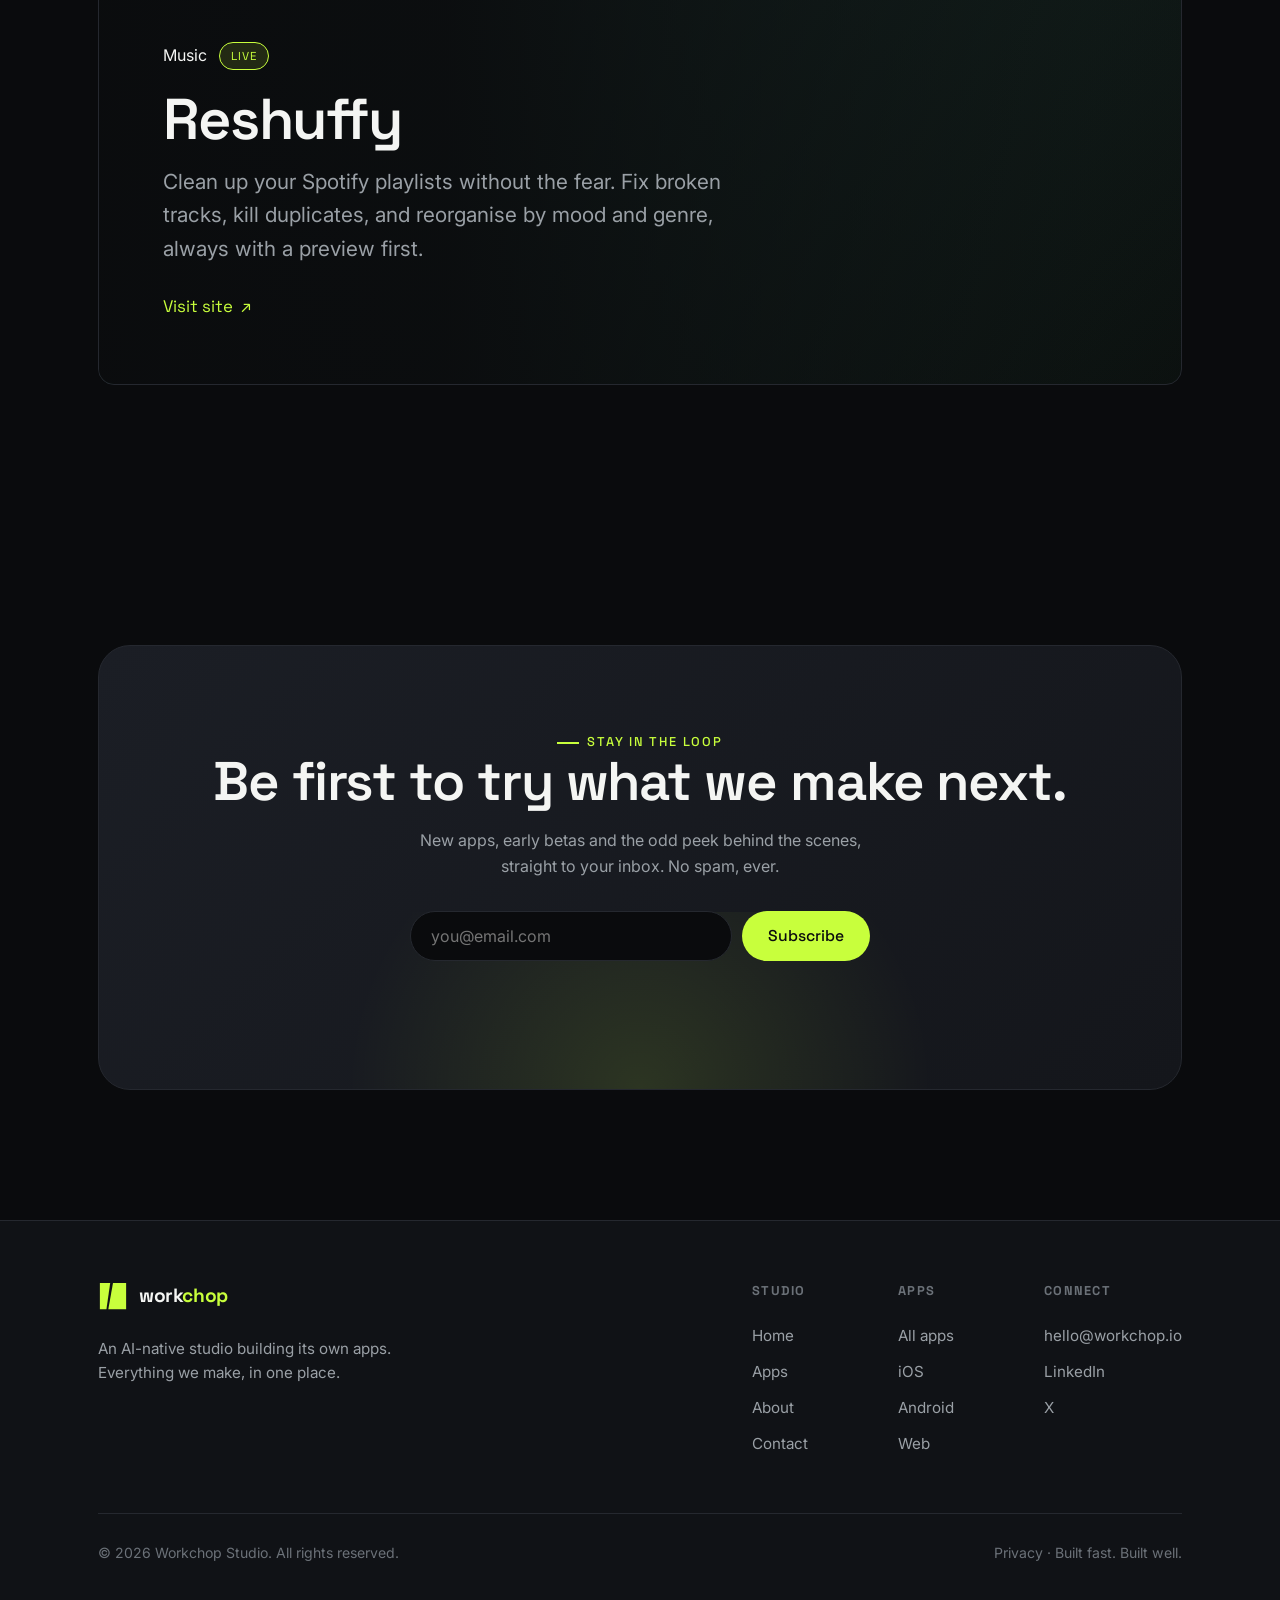
==== commit e4416c9e: "Add Google Analytics (gtag) to all pages + UTM-tag outbound app links Co-Authored-By: Claude Fable 5" ====
--- a/index.html
+++ b/index.html
@@ -3,6 +3,15 @@
 <head>
   <meta charset="UTF-8" />
   <meta name="viewport" content="width=device-width, initial-scale=1.0" />
+  <!-- Google tag (gtag.js) -->
+  <script async src="https://www.googletagmanager.com/gtag/js?id=G-XZ5B8D1V6R"></script>
+  <script>
+    window.dataLayer = window.dataLayer || [];
+    function gtag(){dataLayer.push(arguments);}
+    gtag('js', new Date());
+
+    gtag('config', 'G-XZ5B8D1V6R');
+  </script>
   <title>Workchop · an AI app studio</title>
   <meta name="description" content="Workchop is a small studio that builds its own apps with a lot of help from AI. This is the one place to find everything we make." />
   <link rel="canonical" href="https://workchop.io/" />
@@ -92,7 +101,7 @@
       </div>
       <p class="hero-live reveal">
         <span class="dot"></span>
-        Live now: <a href="https://reshuffy.com" target="_blank" rel="noopener">Reshuffy</a> and <a href="https://raydr.live/" target="_blank" rel="noopener">Raydr</a>, with more on the way.
+        Live now: <a href="https://reshuffy.com?utm_source=workchop&amp;utm_medium=referral&amp;utm_campaign=hero" target="_blank" rel="noopener">Reshuffy</a> and <a href="https://raydr.live/?utm_source=workchop&amp;utm_medium=referral&amp;utm_campaign=hero" target="_blank" rel="noopener">Raydr</a>, with more on the way.
       </p>
       <div class="hero-stats reveal">
         <div class="stat"><div class="num accent">02</div><div class="lbl">live right now</div></div>
@@ -176,7 +185,7 @@
         </div>
         <a href="/apps" class="btn btn-ghost">See all apps <span class="arrow">↗</span></a>
       </div>
-      <a class="spotlight reveal" id="spotlight" href="https://reshuffy.com" target="_blank" rel="noopener" style="background-image:url('https://image.thum.io/get/width/1200/crop/700/noanimate/https://reshuffy.com'), linear-gradient(135deg,#1a2e2a,#0c1210)">
+      <a class="spotlight reveal" id="spotlight" href="https://reshuffy.com?utm_source=workchop&amp;utm_medium=referral&amp;utm_campaign=spotlight" target="_blank" rel="noopener" style="background-image:url('https://image.thum.io/get/width/1200/crop/700/noanimate/https://reshuffy.com'), linear-gradient(135deg,#1a2e2a,#0c1210)">
         <div class="spotlight-mark" data-sl="initial" aria-hidden="true">R</div>
         <div class="top"><span class="tag" data-sl="tag">Music</span><span class="status live" data-sl="status">Live</span></div>
         <h3 data-sl="name">Reshuffy</h3>
@@ -240,6 +249,7 @@
     </div>
   </footer>
 
+  <script src="/apps.js"></script>
   <script src="/script.js"></script>
 </body>
 </html>
--- a/styles.css
+++ b/styles.css
@@ -302,7 +302,7 @@
   background: var(--surface);
   transition: transform 0.35s var(--ease), border-color 0.3s;
 }
-.project::before { content: ""; position: absolute; inset: 0; opacity: 0.9; z-index: 0; transition: transform 0.5s var(--ease); }
+.project::before { content: ""; position: absolute; inset: 0; opacity: 0.9; z-index: 0; transition: transform 0.5s var(--ease); background: var(--card-grad, linear-gradient(135deg, var(--surface-2), var(--surface))); }
 .project:hover { transform: translateY(-5px); border-color: var(--accent); }
 .project:hover::before { transform: scale(1.05); }
 .project.p1::before { background: linear-gradient(135deg, #1d2b1a, #0d0f0c); }
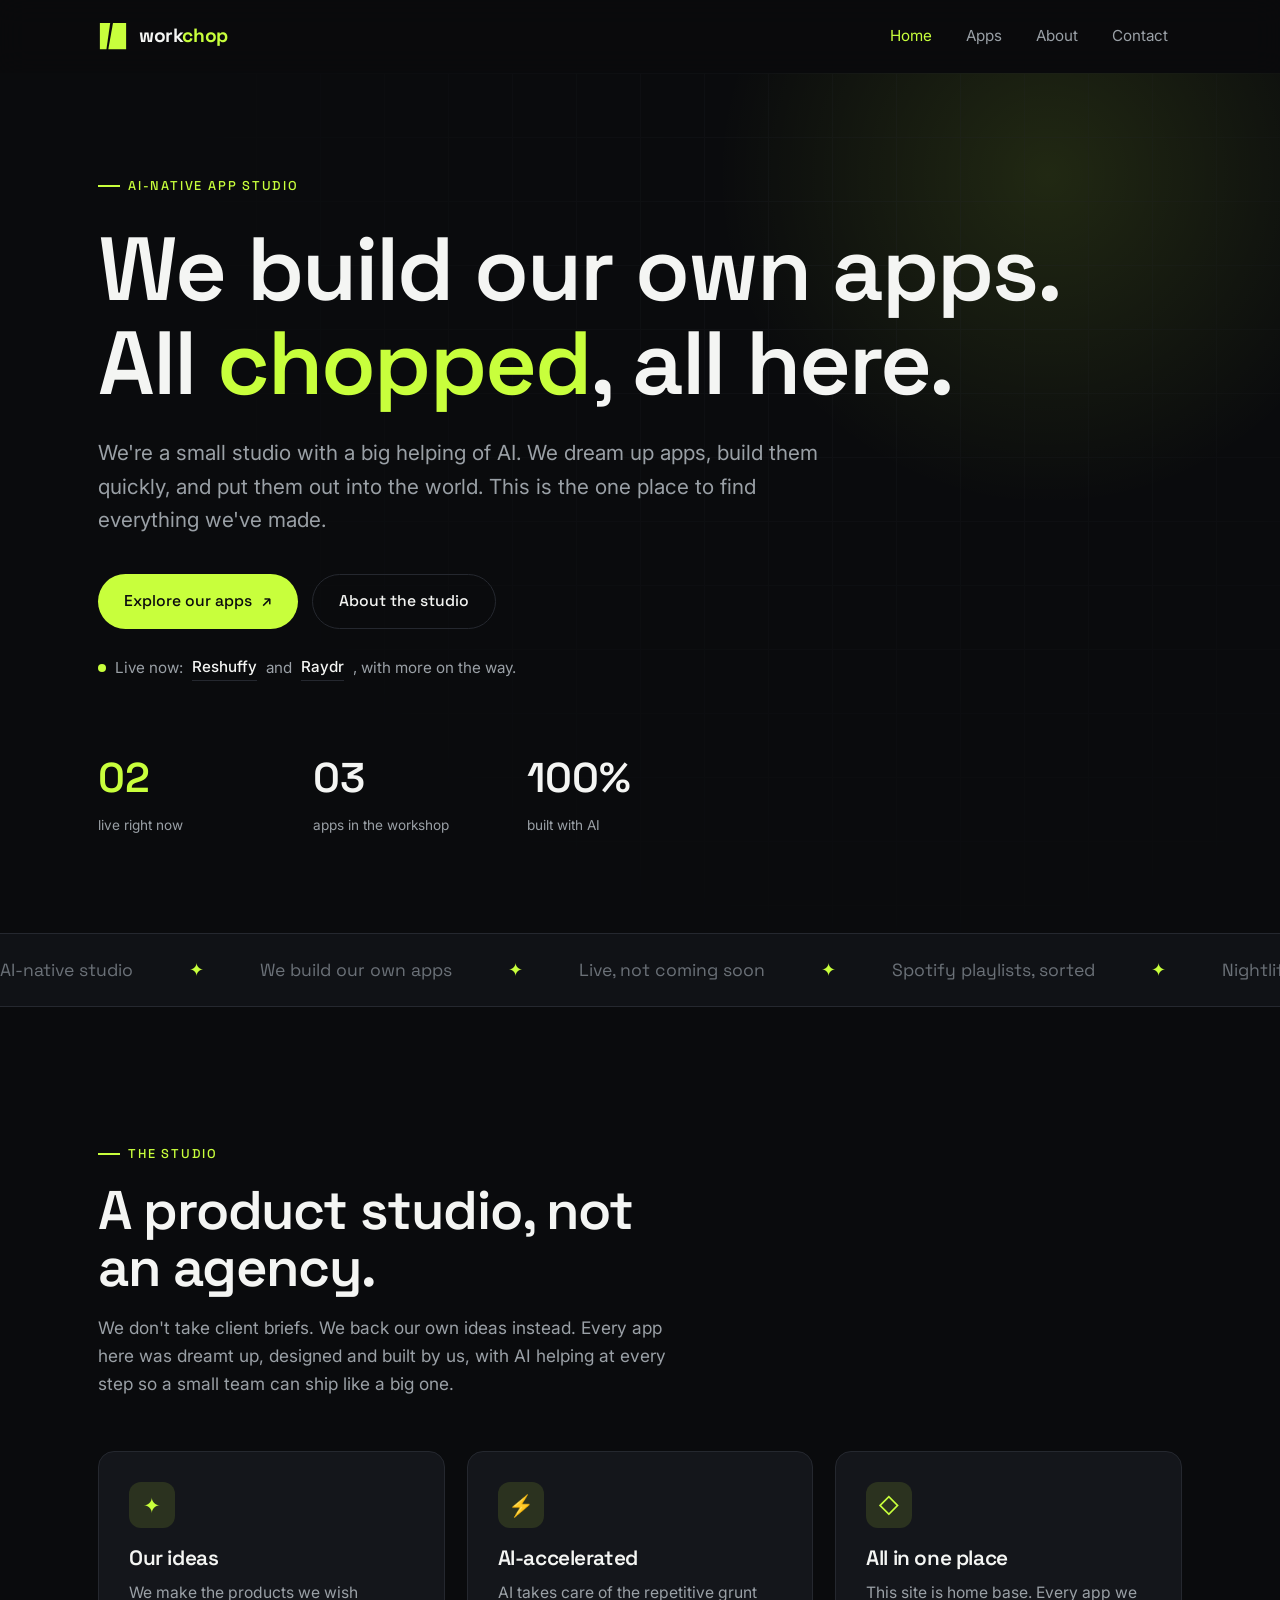
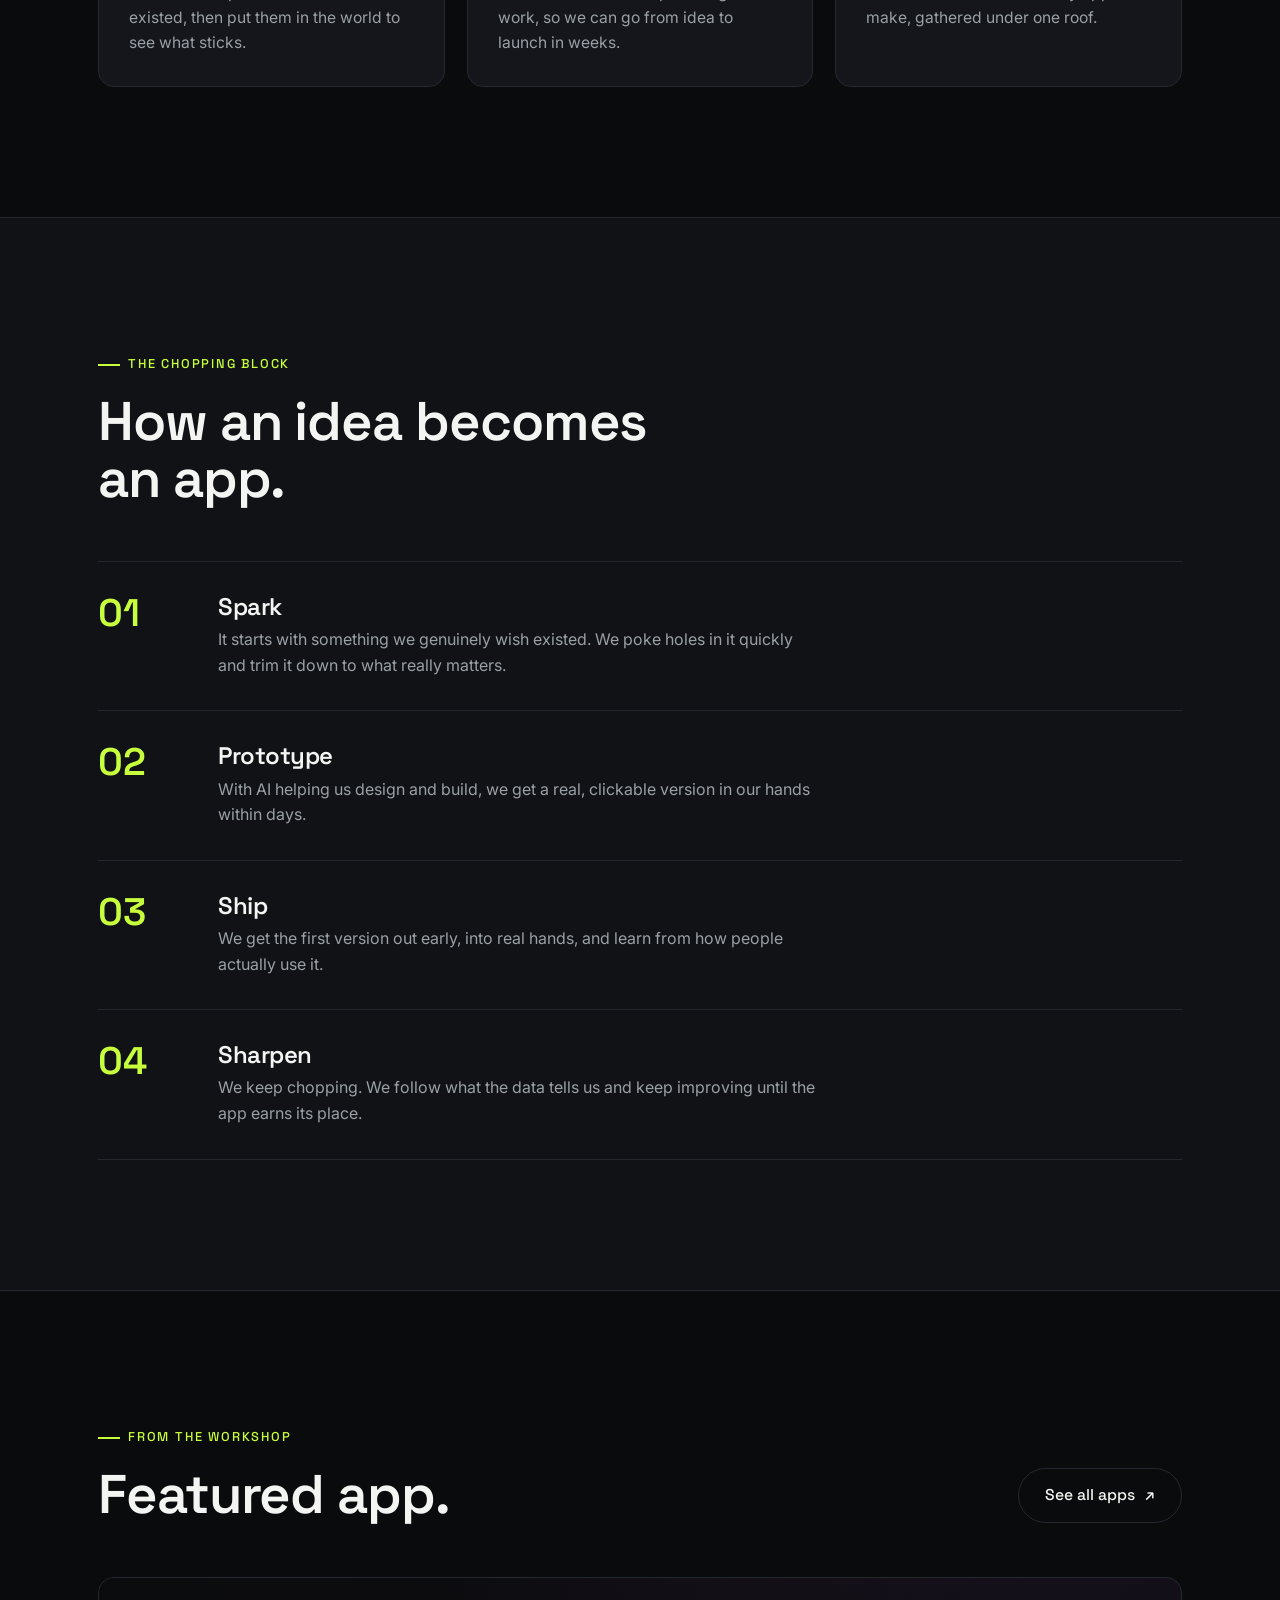
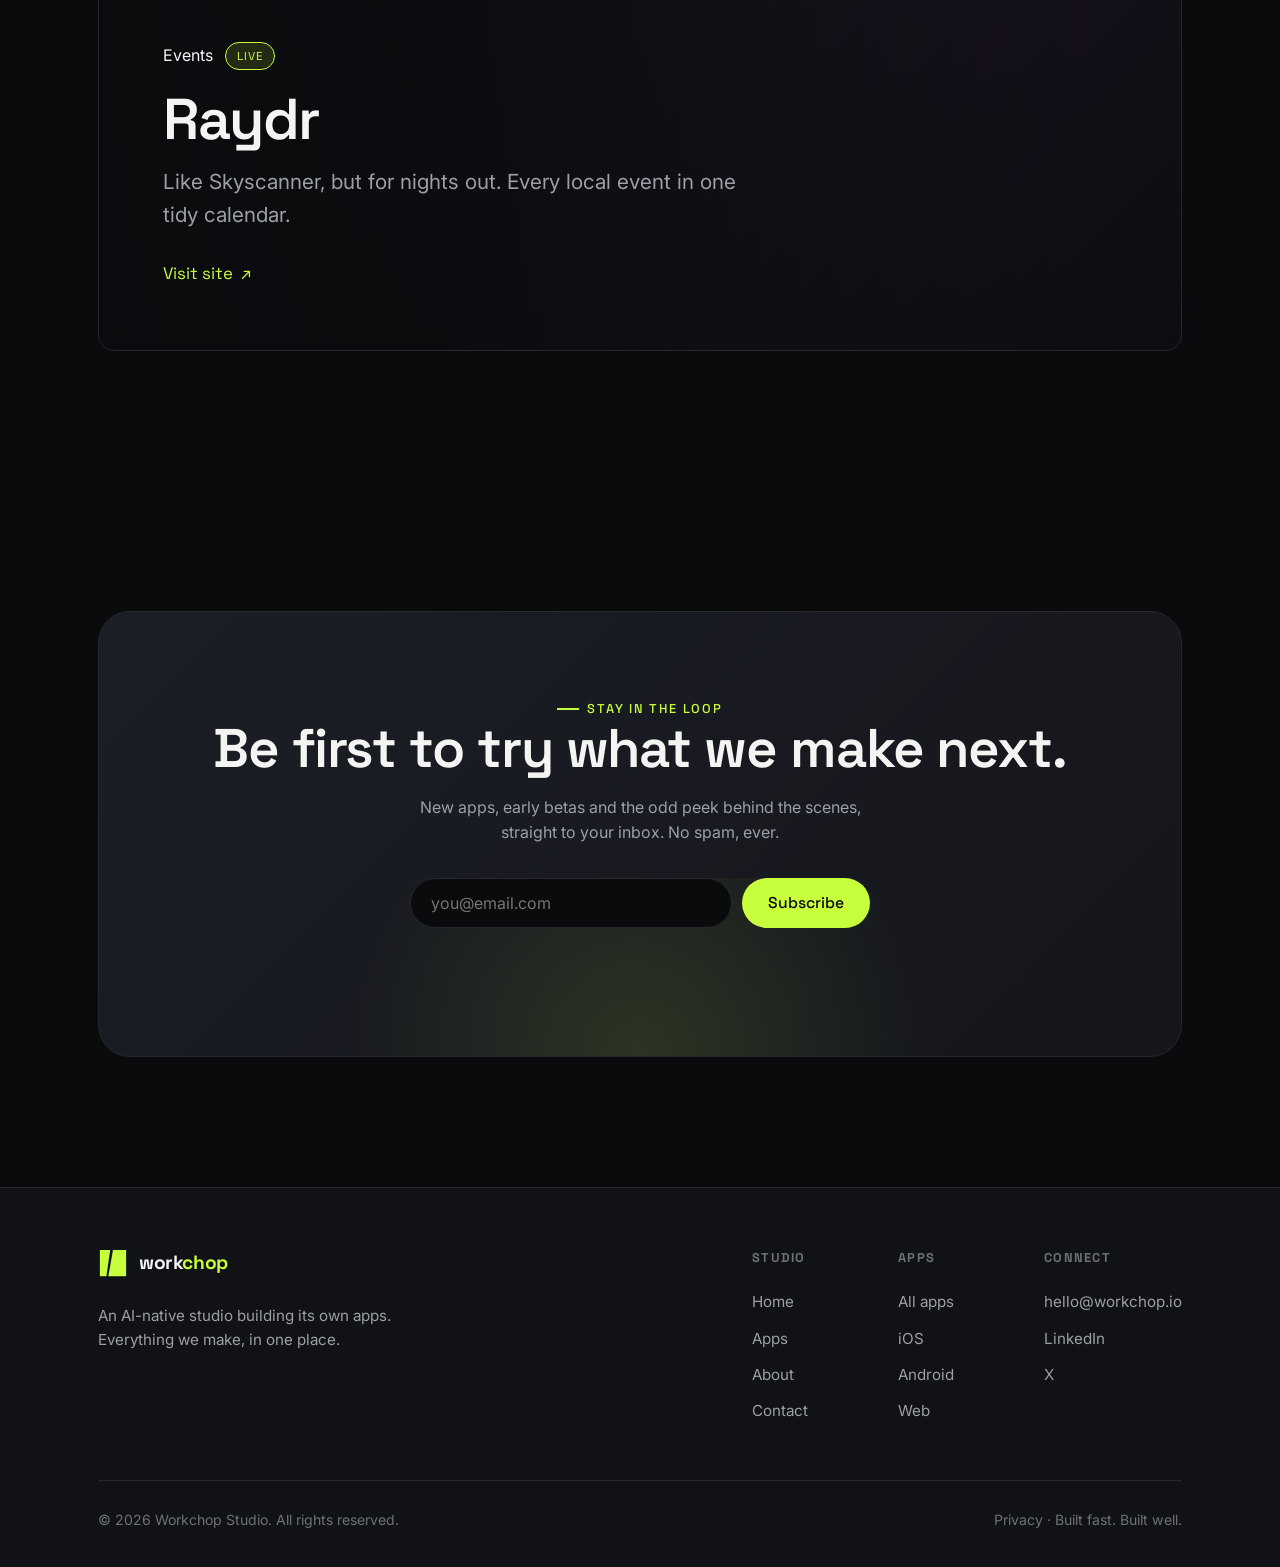
==== commit adf11a29: "Track conversions, app clicks and filter use in GA4 - generate_lead / sign_up on successful contact " ====
--- a/index.html
+++ b/index.html
@@ -101,7 +101,7 @@
       </div>
       <p class="hero-live reveal">
         <span class="dot"></span>
-        Live now: <a href="https://reshuffy.com?utm_source=workchop&amp;utm_medium=referral&amp;utm_campaign=hero" target="_blank" rel="noopener">Reshuffy</a> and <a href="https://raydr.live/?utm_source=workchop&amp;utm_medium=referral&amp;utm_campaign=hero" target="_blank" rel="noopener">Raydr</a>, with more on the way.
+        Live now: <a href="https://reshuffy.com?utm_source=workchop&amp;utm_medium=referral&amp;utm_campaign=hero" target="_blank" rel="noopener" data-app-link="Reshuffy" data-placement="hero">Reshuffy</a> and <a href="https://raydr.live/?utm_source=workchop&amp;utm_medium=referral&amp;utm_campaign=hero" target="_blank" rel="noopener" data-app-link="Raydr" data-placement="hero">Raydr</a>, with more on the way.
       </p>
       <div class="hero-stats reveal">
         <div class="stat"><div class="num accent">02</div><div class="lbl">live right now</div></div>
